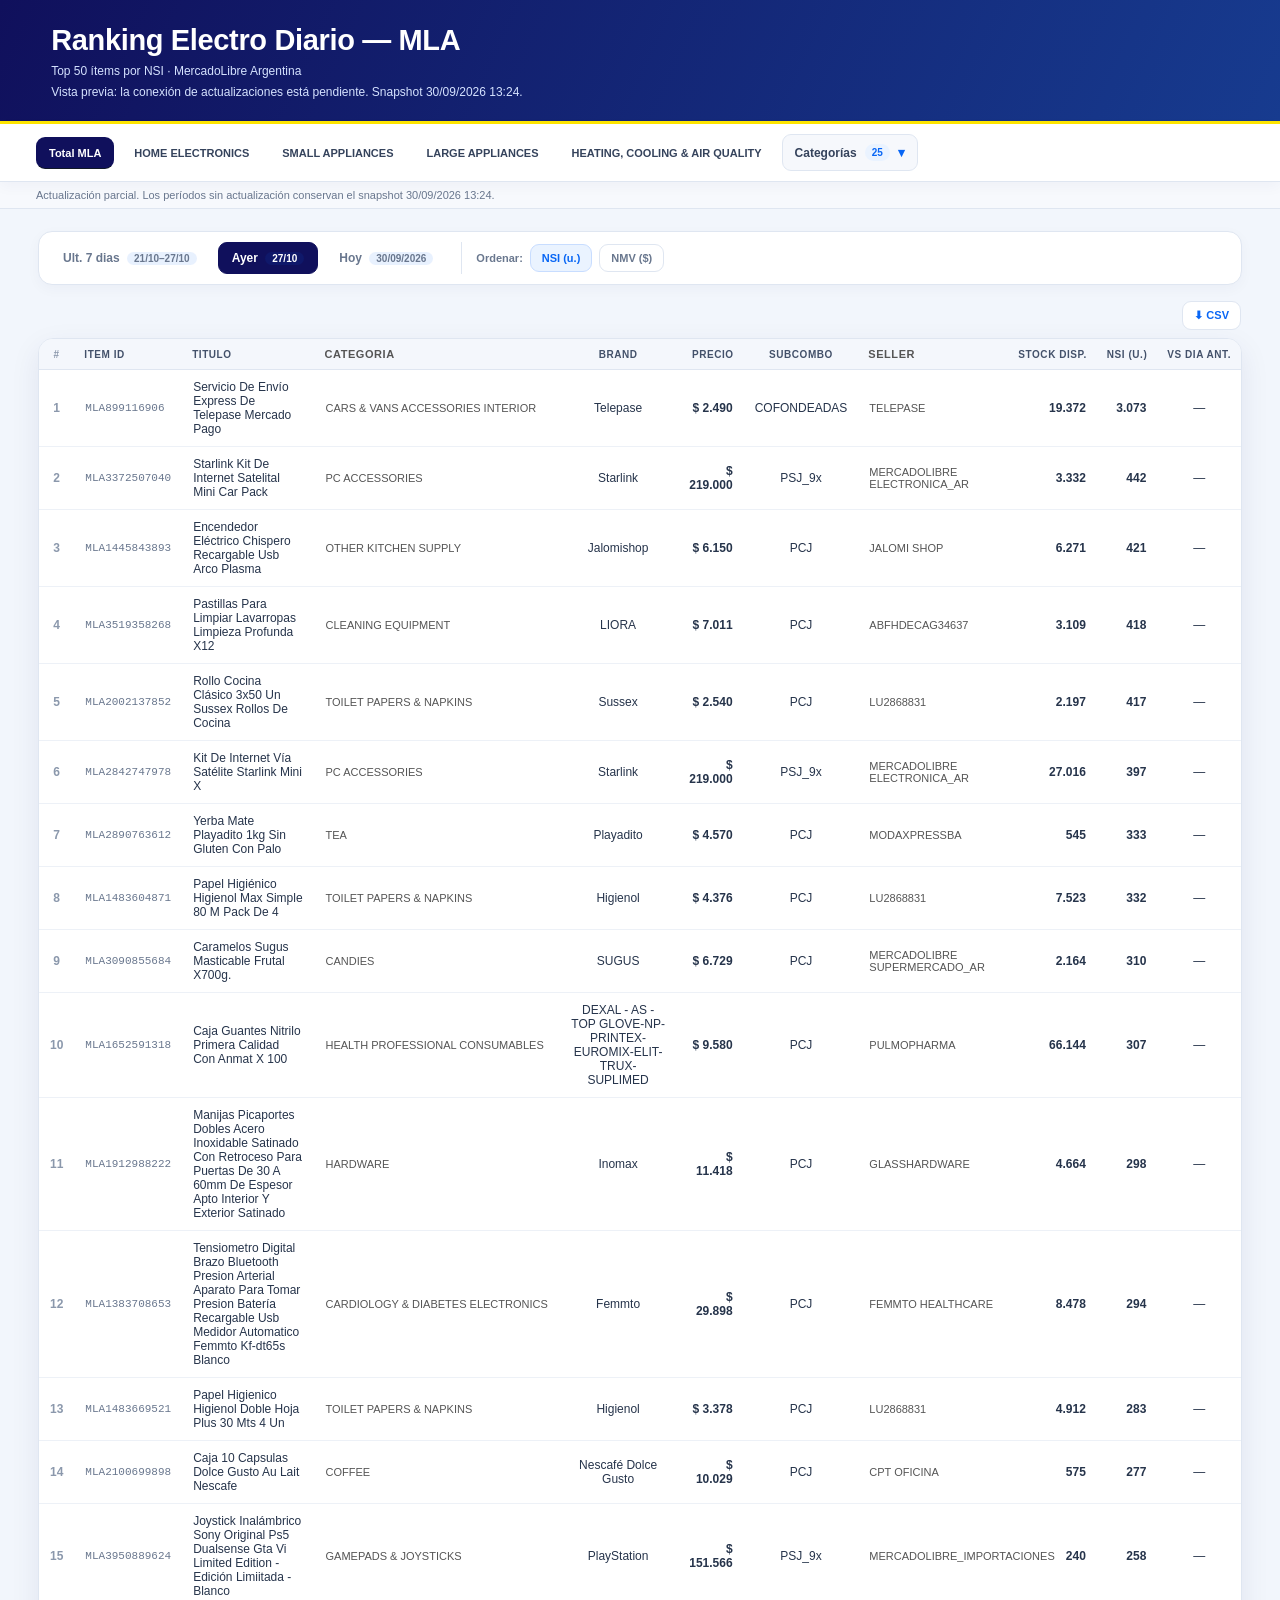
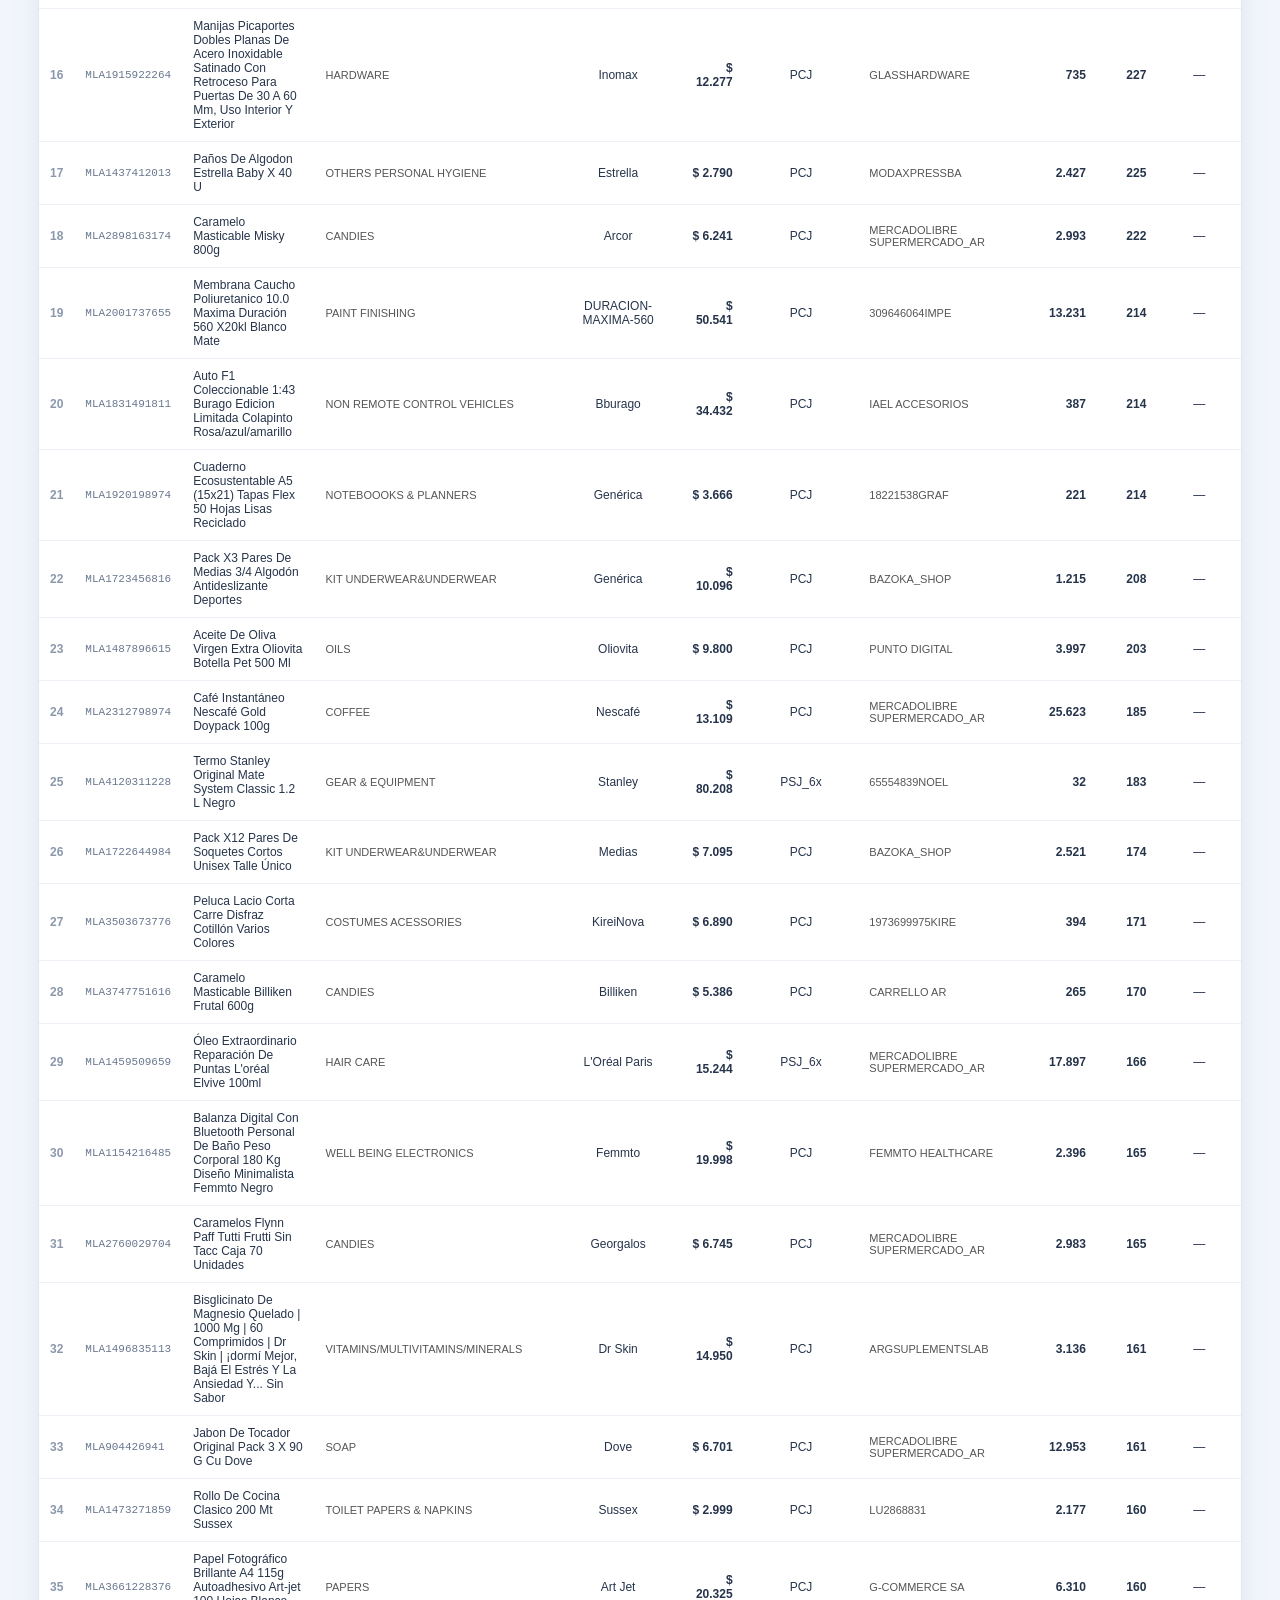
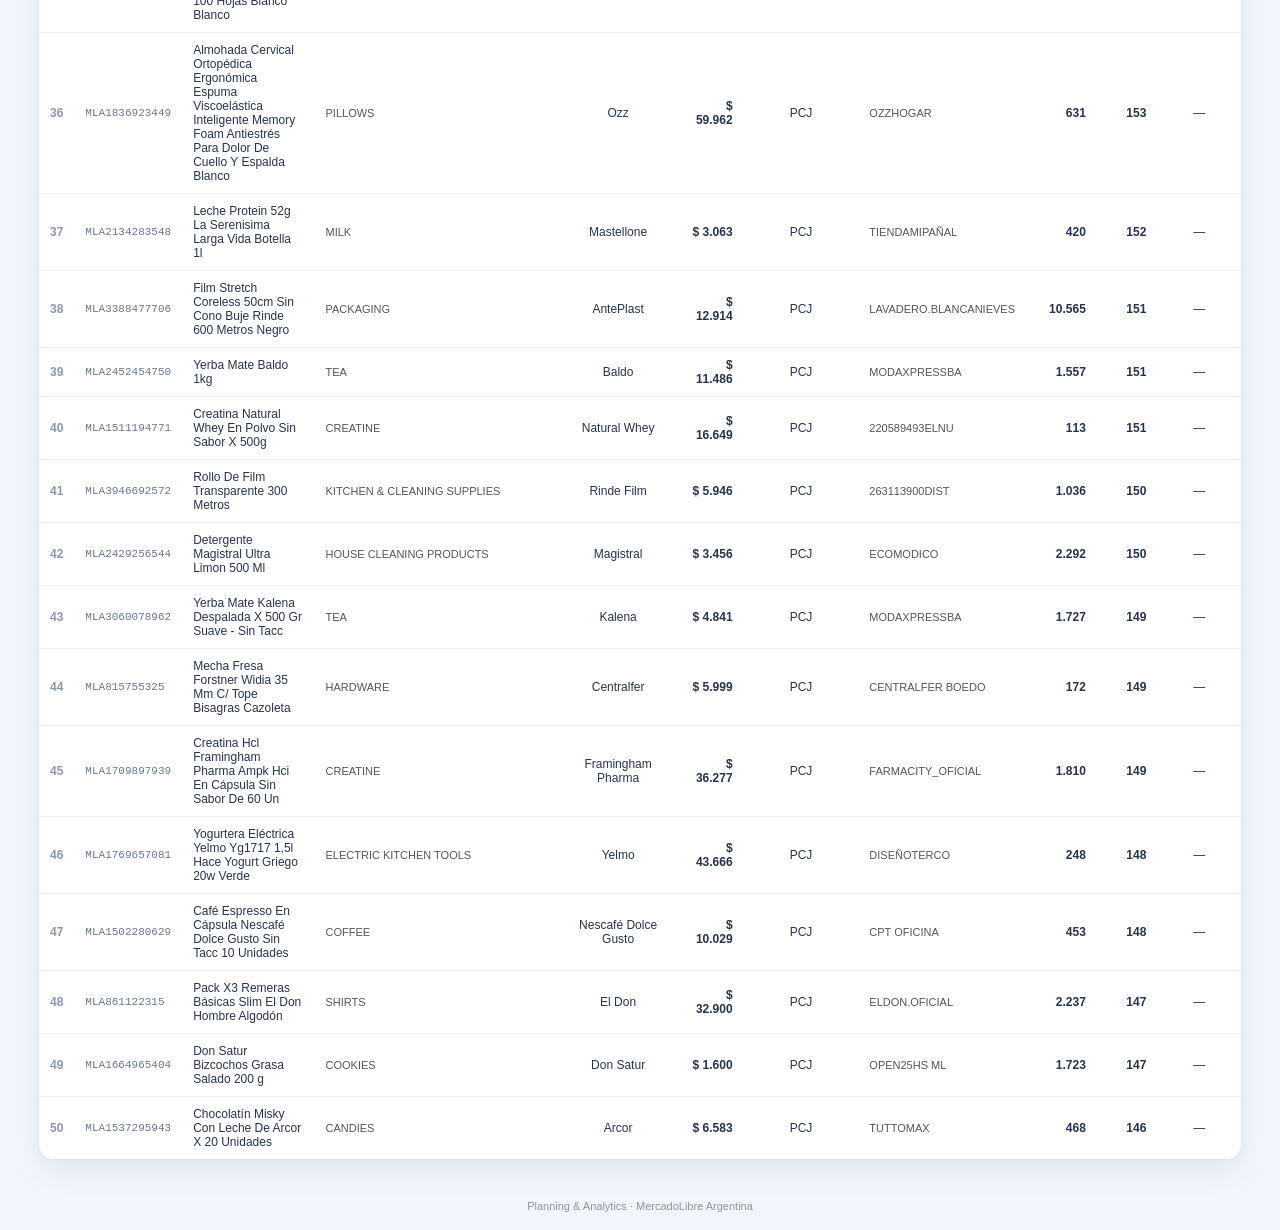
==== preview.html @ 031a437a "Version ranking assets so style and timestamp fixes load immediately" ====
<!doctype html>
<html lang="es">
<meta charset="utf-8">
<meta name="viewport" content="width=device-width, initial-scale=1">
<title>Vista previa · Ranking Electro MLA</title>
<body>
<p id="message">Cargando vista previa del ranking…</p>
<script>
(async function () {
  try {
    const response = await fetch('snapshot.html', {cache: 'no-store'});
    if (!response.ok) throw new Error('No se pudo cargar el ranking');
    let html = await response.text();
    if (!html.includes('class="cat-tabs"') || !html.includes('</body>')) throw new Error('El formato del ranking cambió');
    html = html.replace('</head>', '<link rel="stylesheet" href="theme-preview.css?v=20261028-2"></head>');
    html = html.replace('</body>', '<script src="theme-preview.js?v=20261028-2"><\/script><script src="refresh-preview.js?v=20261028-2"><\/script></body>');
    document.open(); document.write(html); document.close();
  } catch (error) {
    document.getElementById('message').textContent = error.message;
  }
})();
</script>
</body>
</html>
---- theme-preview.css ----
:root {
  --ink: #18243a;
  --muted: #69778e;
  --navy: #10105c;
  --blue: #0866f5;
  --blue-soft: #eaf3ff;
  --line: #dfe6f1;
  --surface: #ffffff;
  --canvas: #f2f6fc;
  --accent: #ffe600;
  --shadow: 0 10px 30px rgba(16, 16, 92, .08);
}

html { background: var(--canvas); }
body {
  background: var(--canvas);
  color: var(--ink);
  font-family: Inter, "Segoe UI", Arial, sans-serif;
}

.header {
  background: linear-gradient(115deg, #10105c 0%, #173b8f 100%);
  border: 0;
  border-bottom: 3px solid var(--accent);
  color: #fff;
  padding: 24px clamp(18px, 4vw, 56px) 22px;
}
.header h1 { color: #fff; font-size: clamp(21px, 2.3vw, 29px); letter-spacing: -.35px; }
.header p { color: #d5e2ff; font-size: 12px; margin-top: 7px; }
.header p.preview-note { background: transparent; border: 0; color: #d5e2ff; padding: 0; }

.cat-tabs {
  align-items: center;
  background: rgba(255,255,255,.96);
  border-bottom: 1px solid var(--line);
  box-shadow: 0 4px 14px rgba(16, 16, 92, .04);
  display: flex;
  flex-wrap: nowrap;
  gap: 7px;
  overflow: visible;
  padding: 10px clamp(12px, 3vw, 36px);
  position: sticky;
  top: 0;
  z-index: 20;
}
.tab-separator { display: none; }
.tab-btn {
  background: transparent;
  border: 1px solid transparent;
  border-radius: 9px;
  color: var(--muted);
  flex: 0 0 auto;
  font-size: 12px;
  padding: 9px 12px;
  transition: background .15s ease, color .15s ease, border-color .15s ease;
}
.tab-btn:hover { background: var(--blue-soft); color: var(--navy); }
.tab-btn.grp-btn { color: #35435c; font-size: 11px; font-weight: 700; letter-spacing: 0; }
.tab-btn.grp-btn[data-cat="grp-total"] { background: var(--navy); color: #fff; }
.tab-btn.grp-btn[data-cat="grp-total"].active { background: var(--navy); color: #fff !important; }
.tab-btn.active:not(.grp-btn) { background: var(--blue-soft); border-color: #c8ddff; color: var(--blue) !important; }
.hs-main-btn { border-color: #f4d6da; color: #a93245; }

.category-more { flex: 0 0 auto; position: relative; }
.category-more > summary {
  align-items: center;
  background: #f6f8fc;
  border: 1px solid var(--line);
  border-radius: 9px;
  color: #35435c;
  cursor: pointer;
  display: flex;
  font-size: 12px;
  font-weight: 700;
  gap: 8px;
  list-style: none;
  padding: 9px 12px;
  white-space: nowrap;
}
.category-more > summary::-webkit-details-marker { display: none; }
.category-more > summary::after { content: "▾"; color: var(--blue); font-size: 13px; }
.category-more[open] > summary { background: var(--blue-soft); border-color: #c8ddff; }
.category-count {
  background: var(--blue-soft);
  border-radius: 999px;
  color: var(--blue);
  font-size: 10px;
  font-weight: 700;
  padding: 3px 7px;
}
.preview-note {
  background: #f7f9fd;
  border-bottom: 1px solid var(--line);
  color: var(--muted);
  font-size: 11px;
  padding: 7px clamp(12px, 3vw, 36px);
}
.category-menu {
  background: var(--surface);
  border: 1px solid var(--line);
  border-radius: 14px;
  box-shadow: var(--shadow);
  display: grid;
  gap: 3px;
  grid-template-columns: repeat(2, minmax(170px, 1fr));
  max-height: min(65vh, 520px);
  min-width: min(440px, calc(100vw - 28px));
  overflow: auto;
  padding: 9px;
  position: absolute;
  right: 0;
  top: calc(100% + 8px);
  z-index: 30;
}
.category-menu .tab-btn {
  border: 0;
  border-radius: 8px;
  text-align: left;
  white-space: normal;
}
.category-menu .tab-btn.active { background: var(--blue-soft); }

.cat-panel { padding: 22px clamp(14px, 3vw, 38px); }
.day-bar {
  align-items: center;
  background: var(--surface);
  border: 1px solid var(--line);
  border-radius: 14px;
  box-shadow: 0 4px 14px rgba(16, 16, 92, .035);
  gap: 7px;
  margin-bottom: 16px;
  padding: 10px;
}
.day-btn {
  background: transparent;
  border: 1px solid transparent;
  border-radius: 9px;
  color: var(--muted);
  padding: 8px 13px;
}
.day-btn:hover { background: var(--blue-soft); color: var(--navy); }
.day-btn.active { background: var(--navy); border-color: var(--navy); box-shadow: none; color: #fff; }
.date-tag { background: rgba(8,102,245,.09); color: inherit; }
.day-sort-sep { background: var(--line); margin: 0 7px; }
.day-sort-lbl { color: var(--muted); }
.cat-sort-btn { border: 1px solid var(--line); border-radius: 9px; color: var(--muted); padding: 7px 11px; }
.cat-sort-btn.active { background: var(--blue-soft); border-color: #c8ddff; color: var(--blue); }

.card {
  background: var(--surface);
  border: 1px solid var(--line);
  border-radius: 15px;
  box-shadow: var(--shadow);
}
table { font-size: 12px; }
thead tr { background: #f4f7fc; }
thead th { border-bottom: 1px solid var(--line); color: #43516a; font-size: 10px; letter-spacing: .55px; }
tbody td { border-bottom-color: #edf1f7; color: #26344b; padding: 10px 11px; }
tbody tr:hover { background: #f5f9ff !important; }
.col-rank { color: #8b98ac; }
.col-id { color: #69778e; }
.dl-bar { margin: 0 1px 8px; }
.dl-btn { background: #fff; border: 1px solid var(--line); border-radius: 9px; color: var(--blue); padding: 7px 11px; }
.dl-btn:hover { background: var(--blue-soft); border-color: #c8ddff; color: var(--navy); }
.footer { color: #8a96a9; }

.hs-period-bar { background: linear-gradient(115deg, #8f2944 0%, #c54b50 100%); border-radius: 14px; padding: 14px 18px; }
.hs-cat-tabs { border-color: var(--line); border-radius: 13px; box-shadow: 0 4px 14px rgba(16, 16, 92, .035); }
.hs-cat-btn.active { color: var(--blue); }

@media (max-width: 760px) {
  .cat-tabs { flex-wrap: wrap; position: static; }
  .category-menu { grid-template-columns: 1fr; right: auto; left: 0; }
  .cat-panel { padding: 14px 10px; }
  .day-bar { align-items: stretch; }
  .day-sort-sep { display: none; }
  .day-sort-lbl { padding: 5px 4px; }
}
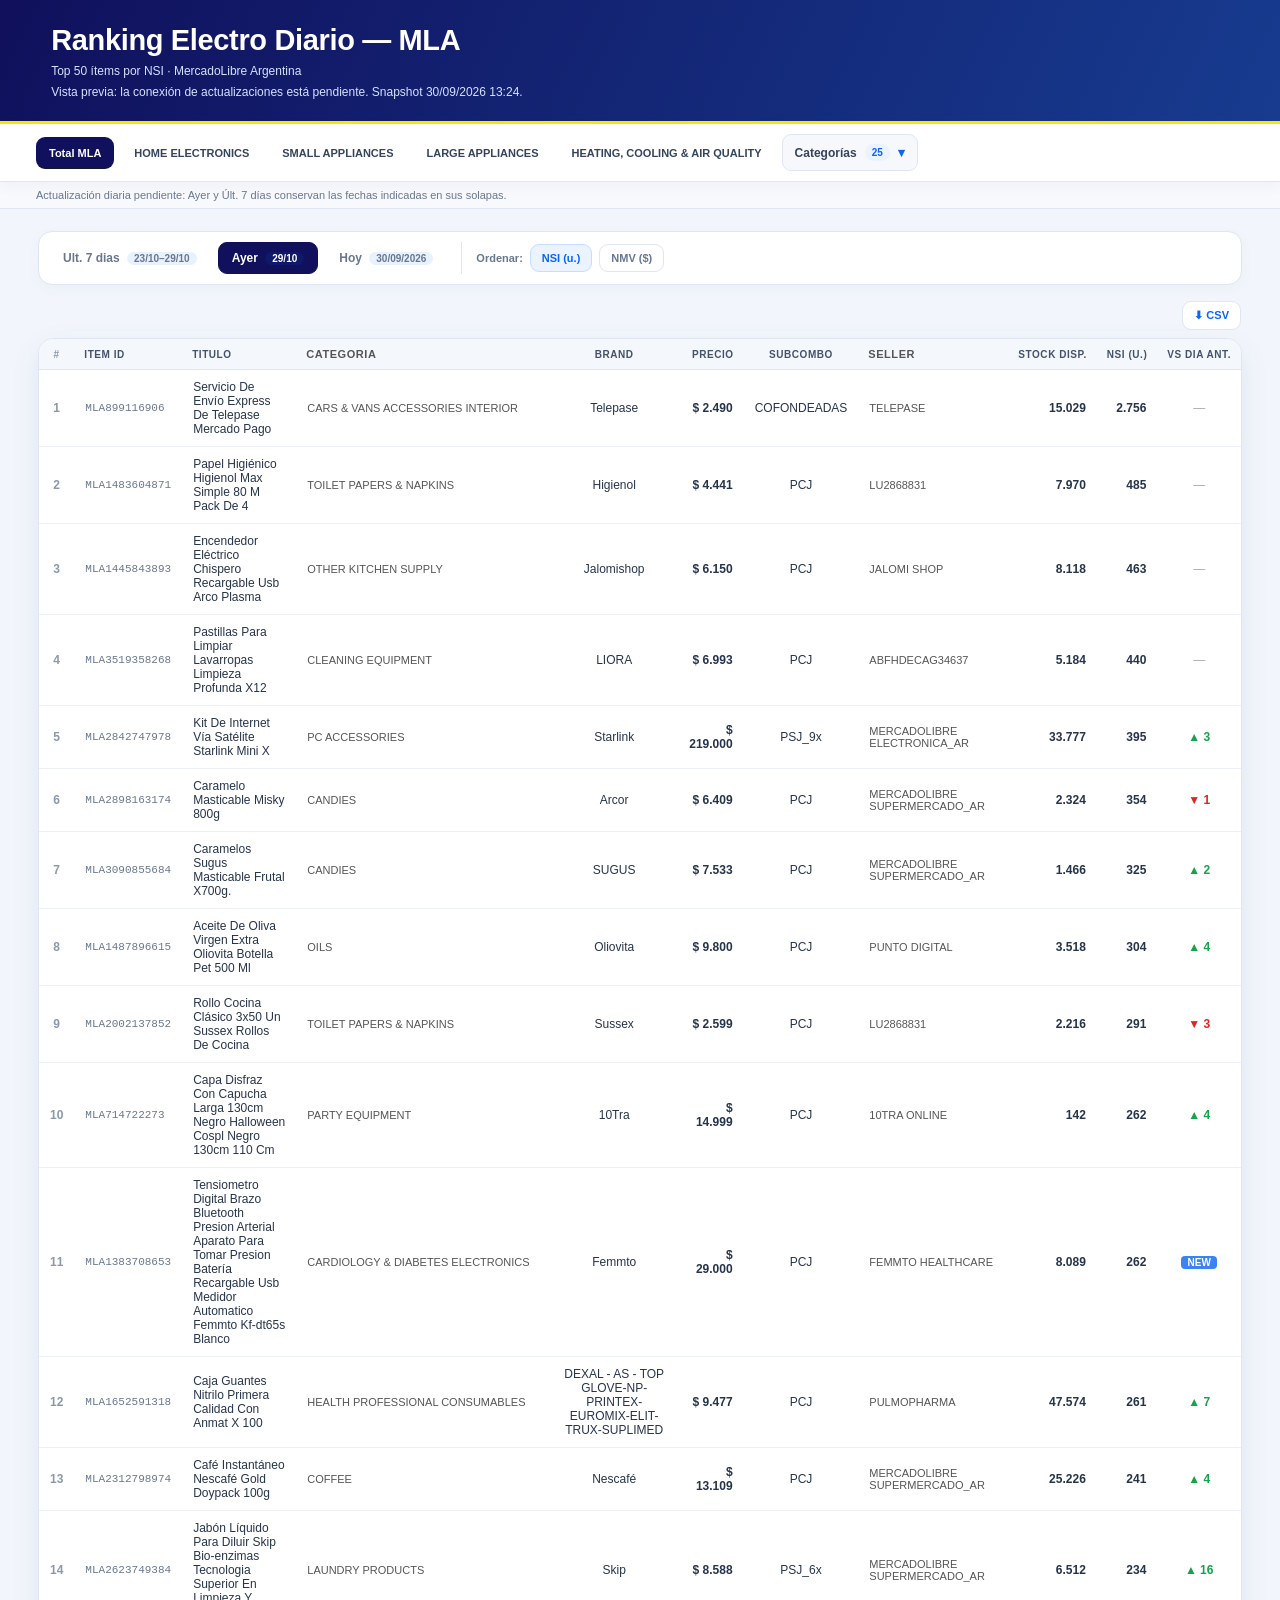
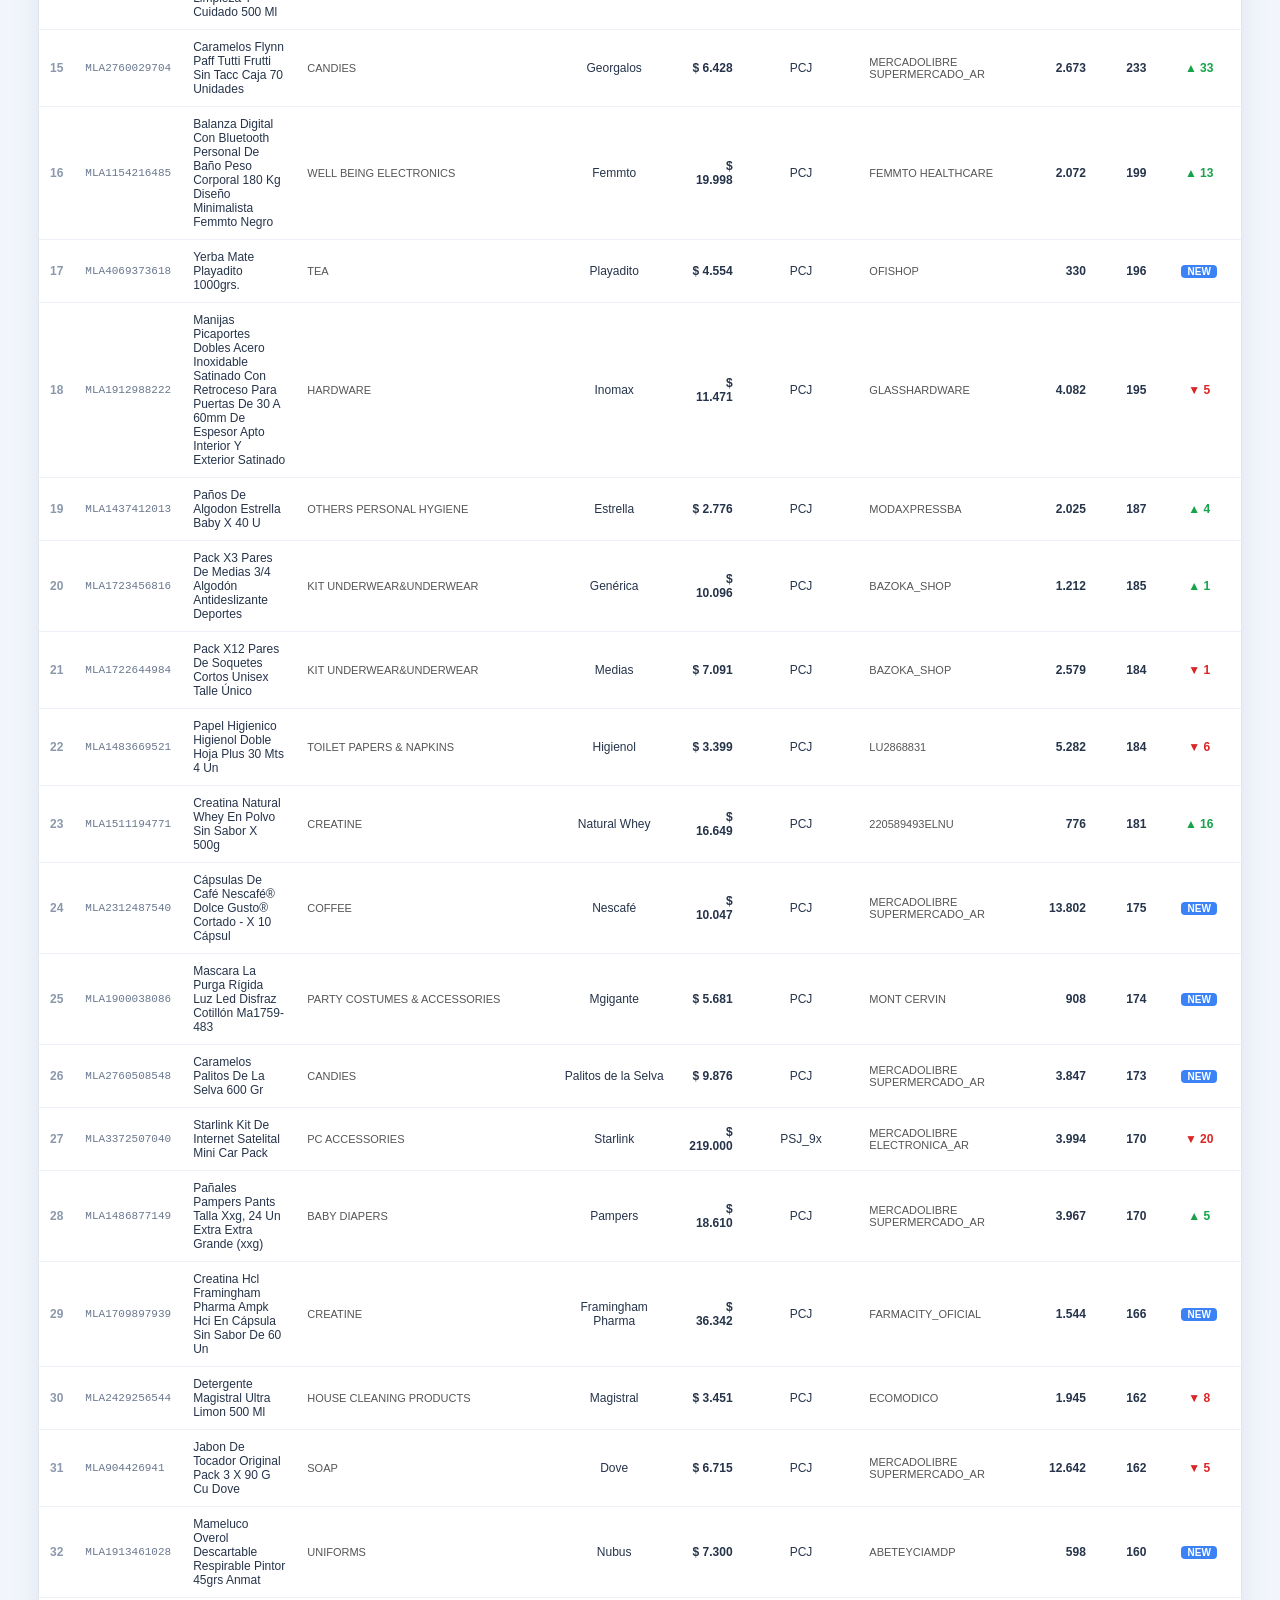
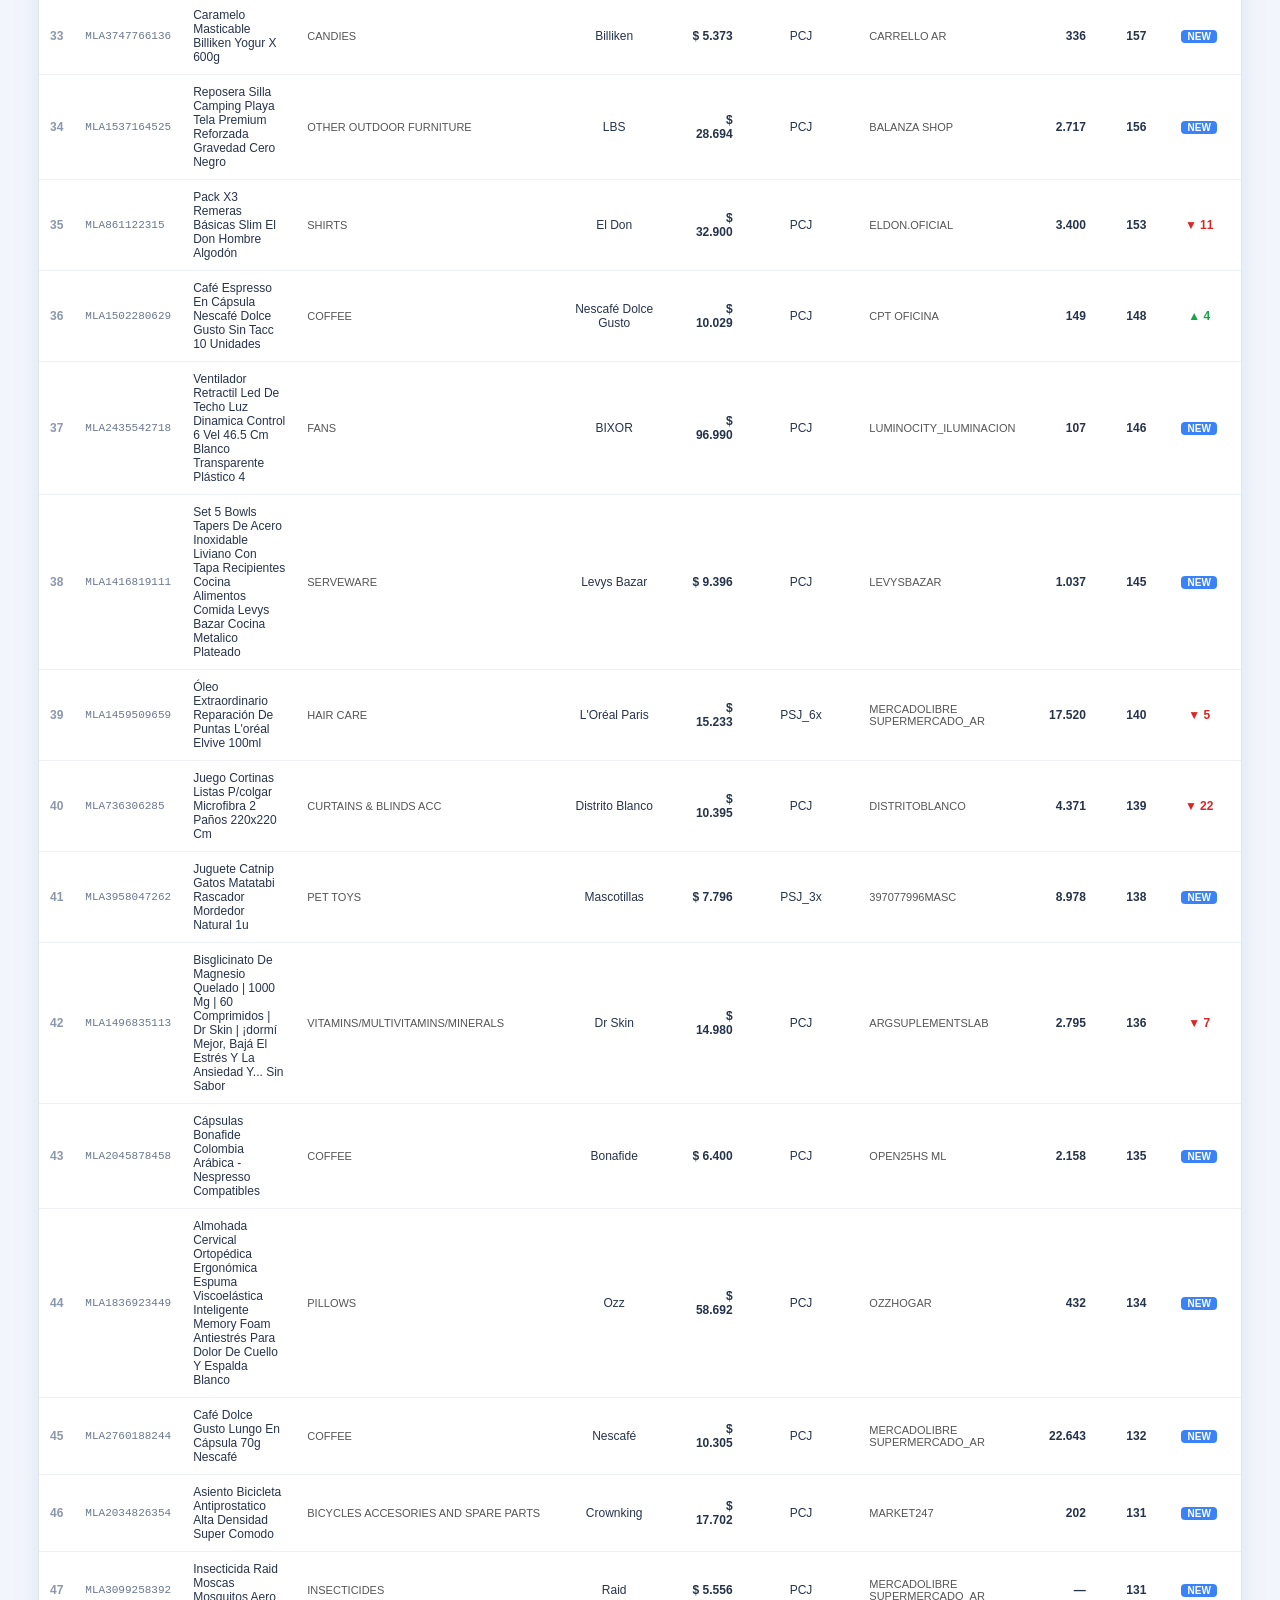
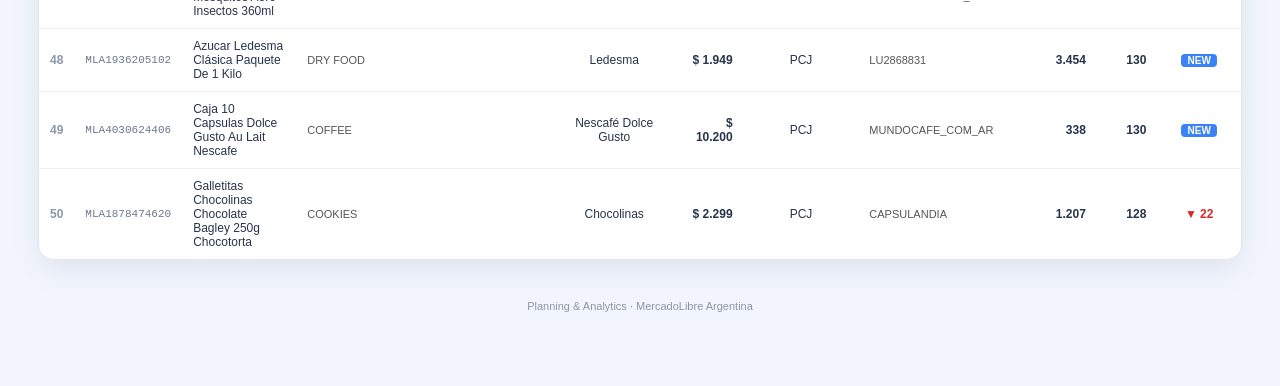
==== commit adfcc72f: "Restore rank changes, date freshness warnings, and metric-aware comparison" ====
--- a/preview.html
+++ b/preview.html
@@ -12,8 +12,8 @@
     if (!response.ok) throw new Error('No se pudo cargar el ranking');
     let html = await response.text();
     if (!html.includes('class="cat-tabs"') || !html.includes('</body>')) throw new Error('El formato del ranking cambió');
-    html = html.replace('</head>', '<link rel="stylesheet" href="theme-preview.css?v=20261028-2"></head>');
-    html = html.replace('</body>', '<script src="theme-preview.js?v=20261028-2"><\/script><script src="refresh-preview.js?v=20261028-2"><\/script></body>');
+    html = html.replace('</head>', '<link rel="stylesheet" href="theme-preview.css?v=20261030-1"></head>');
+    html = html.replace('</body>', '<script src="theme-preview.js?v=20261030-1"><\/script><script src="ranking-comparison.js?v=20261030-1"><\/script><script src="refresh-preview.js?v=20261030-1"><\/script></body>');
     document.open(); document.write(html); document.close();
   } catch (error) {
     document.getElementById('message').textContent = error.message;
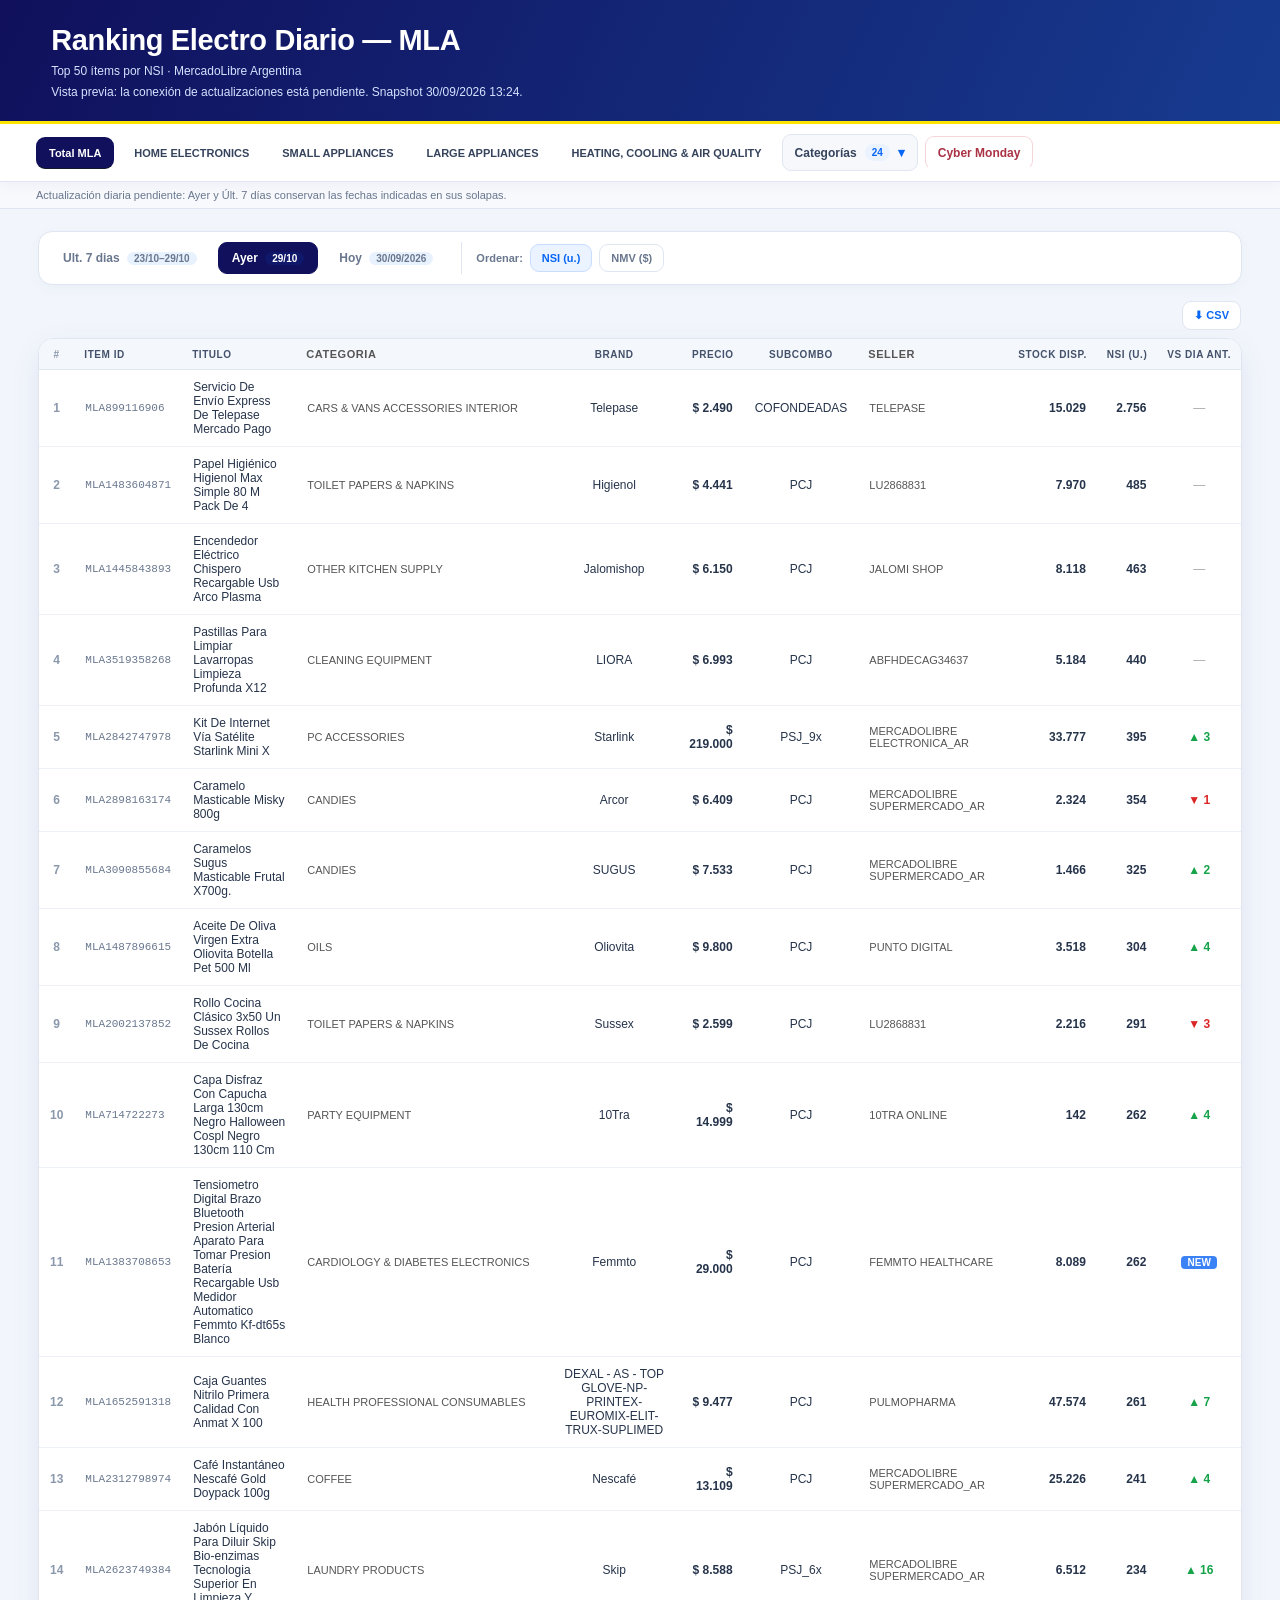
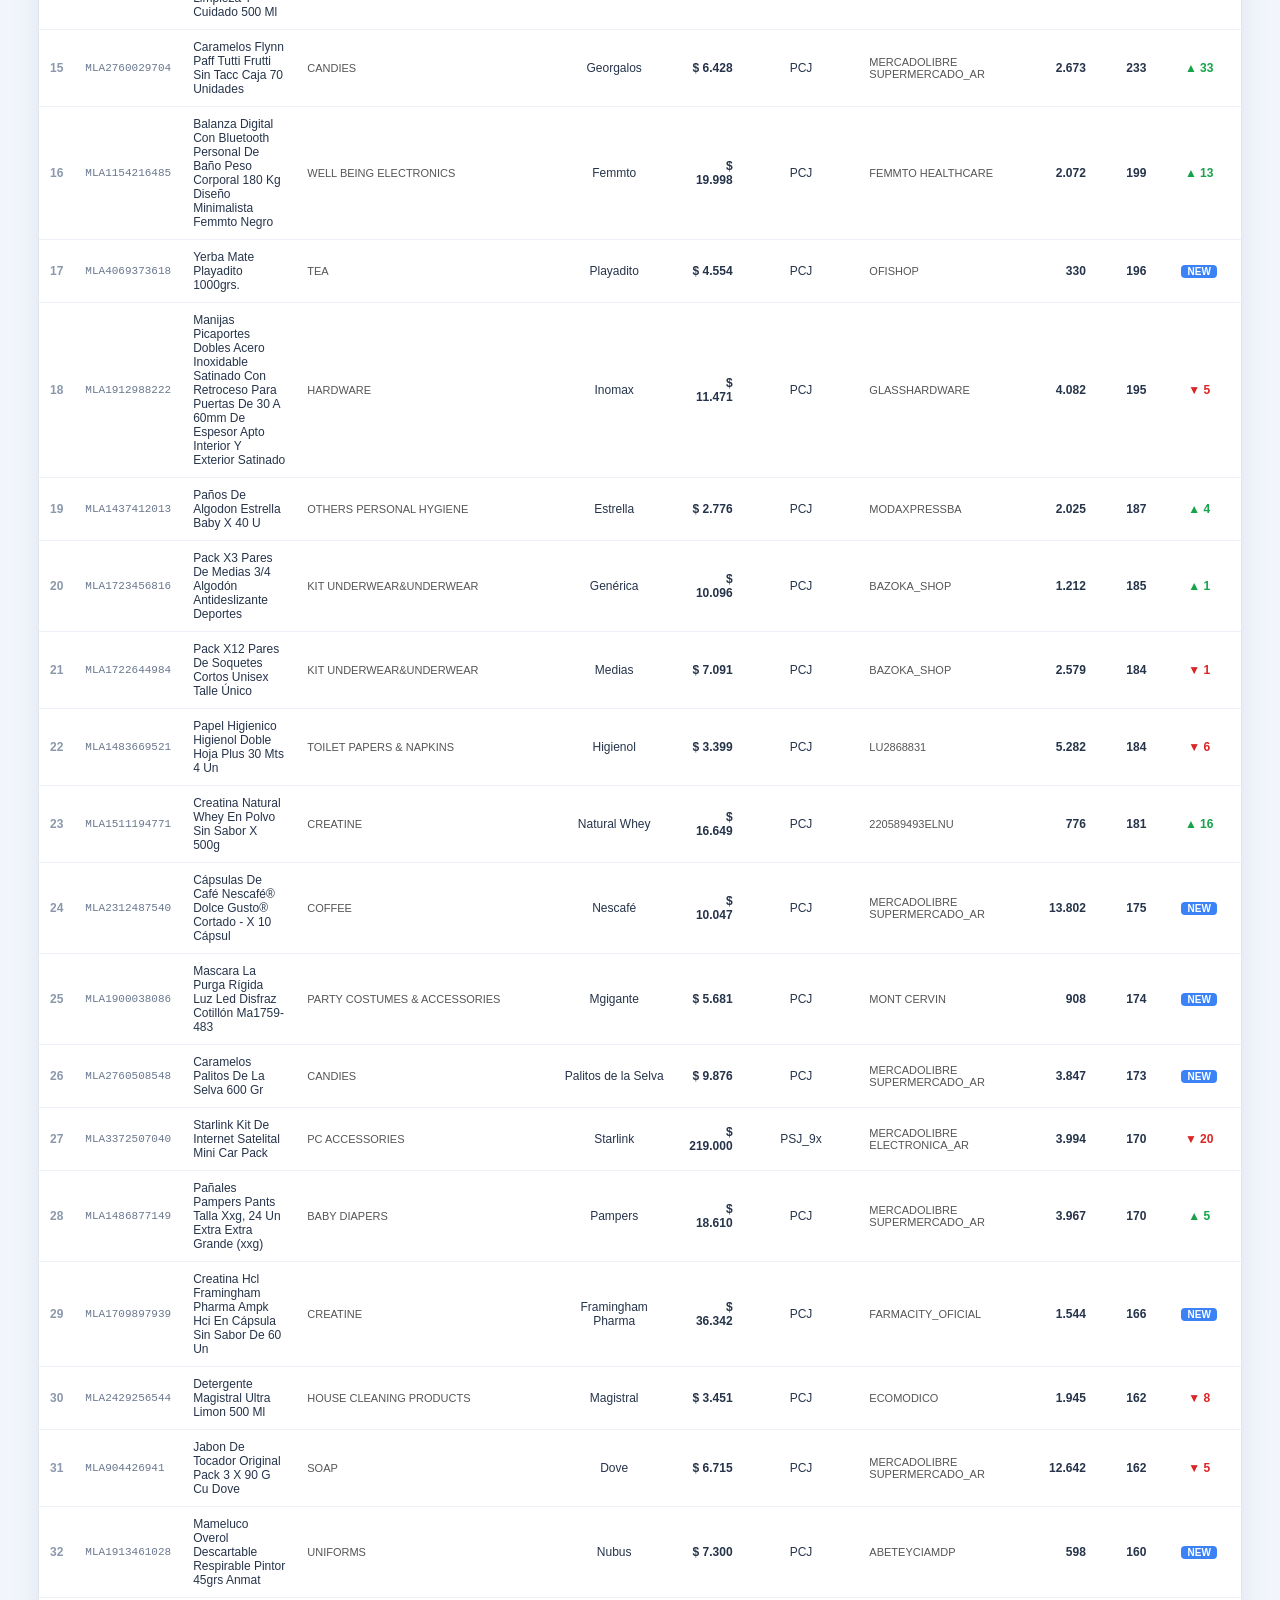
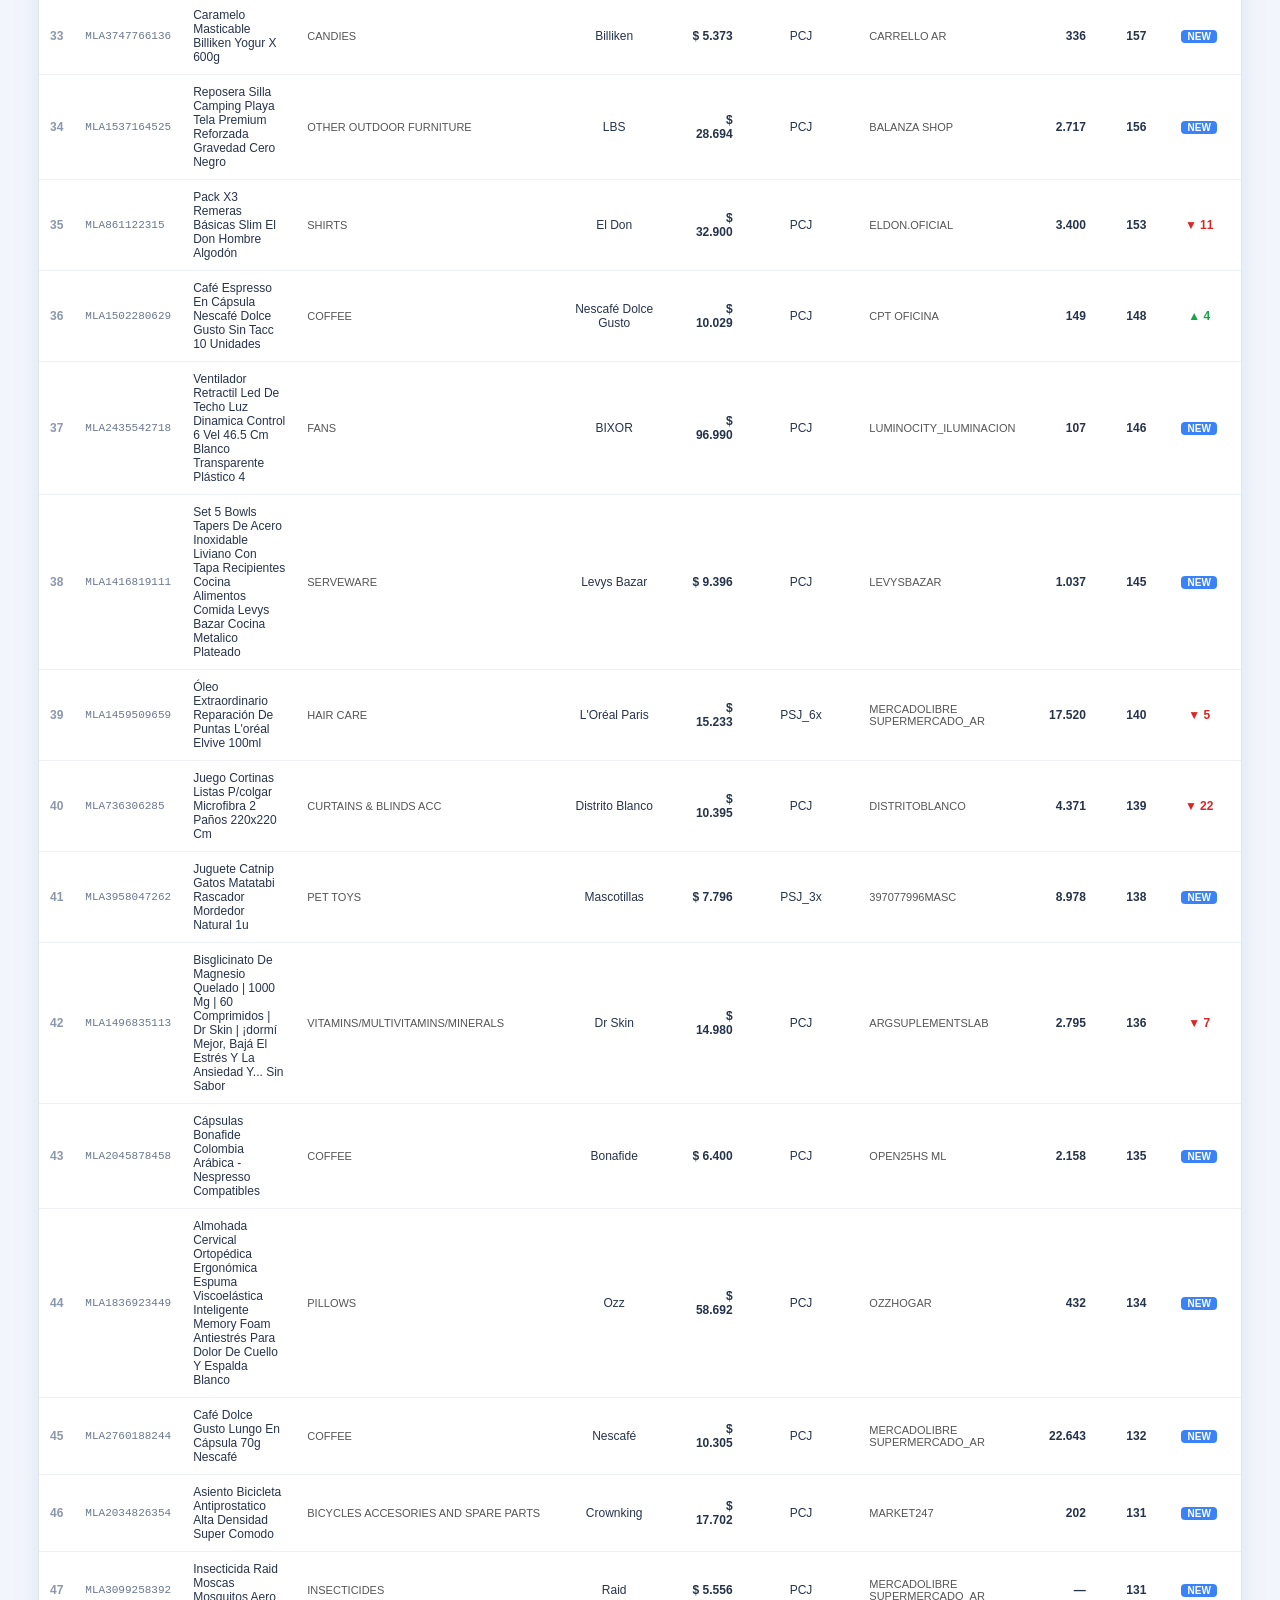
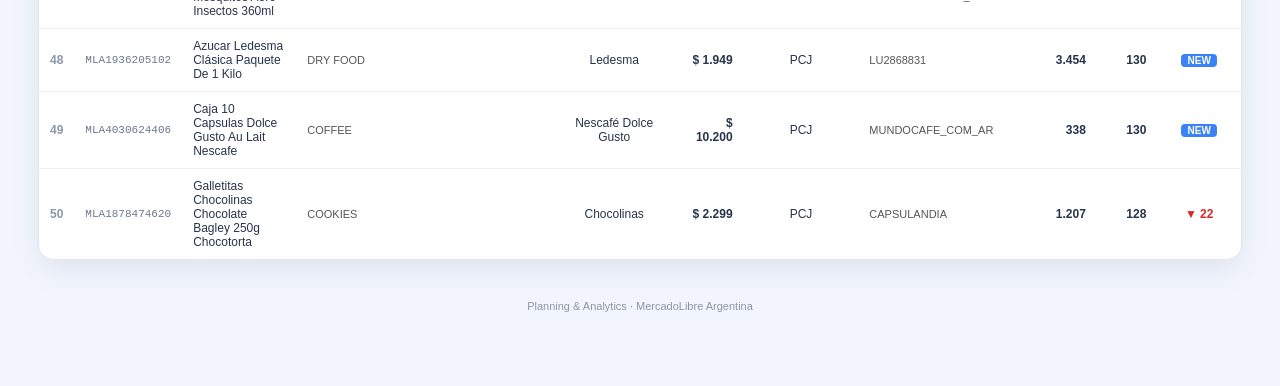
==== commit d9dd1c2a: "Replace Hot Sale with Cyber Monday November 2–11, 2026" ====
--- a/preview.html
+++ b/preview.html
@@ -12,8 +12,8 @@
     if (!response.ok) throw new Error('No se pudo cargar el ranking');
     let html = await response.text();
     if (!html.includes('class="cat-tabs"') || !html.includes('</body>')) throw new Error('El formato del ranking cambió');
-    html = html.replace('</head>', '<link rel="stylesheet" href="theme-preview.css?v=20261030-1"></head>');
-    html = html.replace('</body>', '<script src="theme-preview.js?v=20261030-1"><\/script><script src="ranking-comparison.js?v=20261030-1"><\/script><script src="refresh-preview.js?v=20261030-1"><\/script></body>');
+    html = html.replace('</head>', '<link rel="stylesheet" href="theme-preview.css?v=20261030-3"></head>');
+    html = html.replace('</body>', '<script src="theme-preview.js?v=20261030-3"><\/script><script src="ranking-comparison.js?v=20261030-3"><\/script><script src="cyber-preview.js?v=20261030-3"><\/script><script src="refresh-preview.js?v=20261030-3"><\/script></body>');
     document.open(); document.write(html); document.close();
   } catch (error) {
     document.getElementById('message').textContent = error.message;
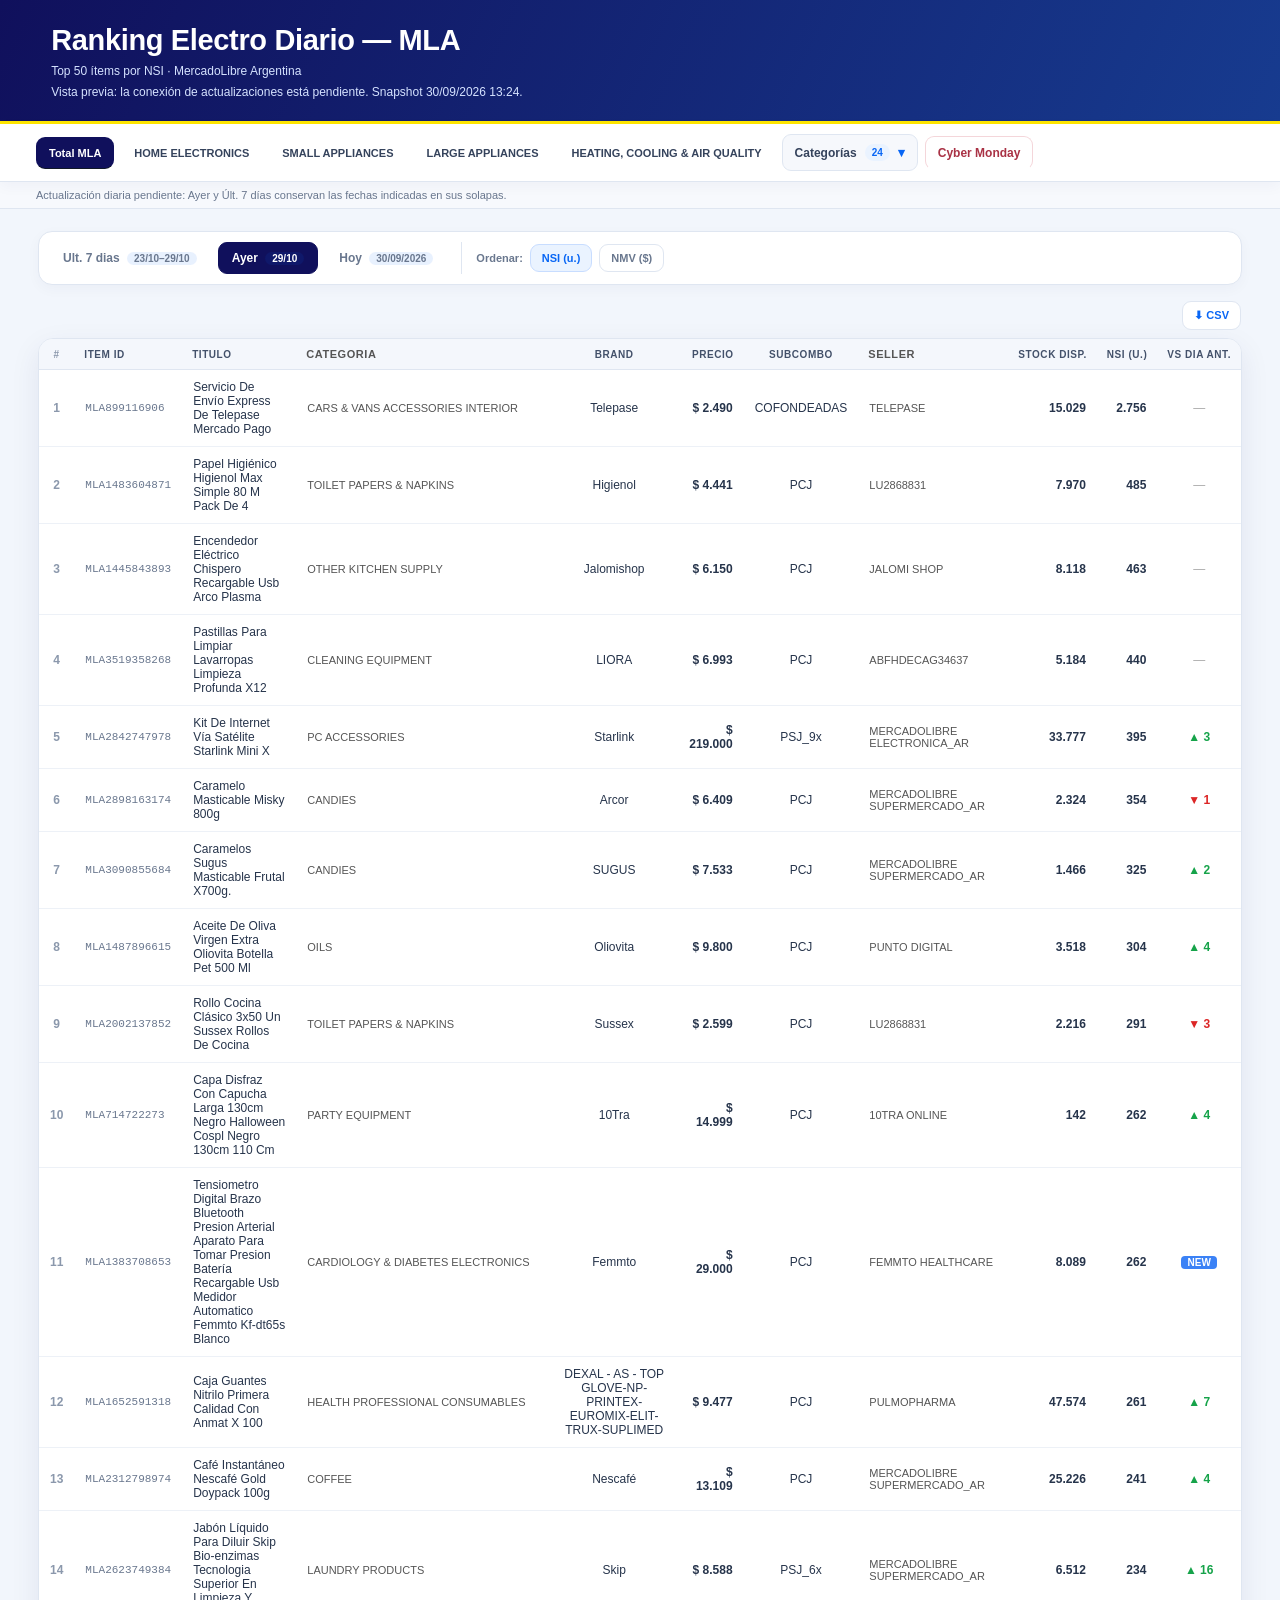
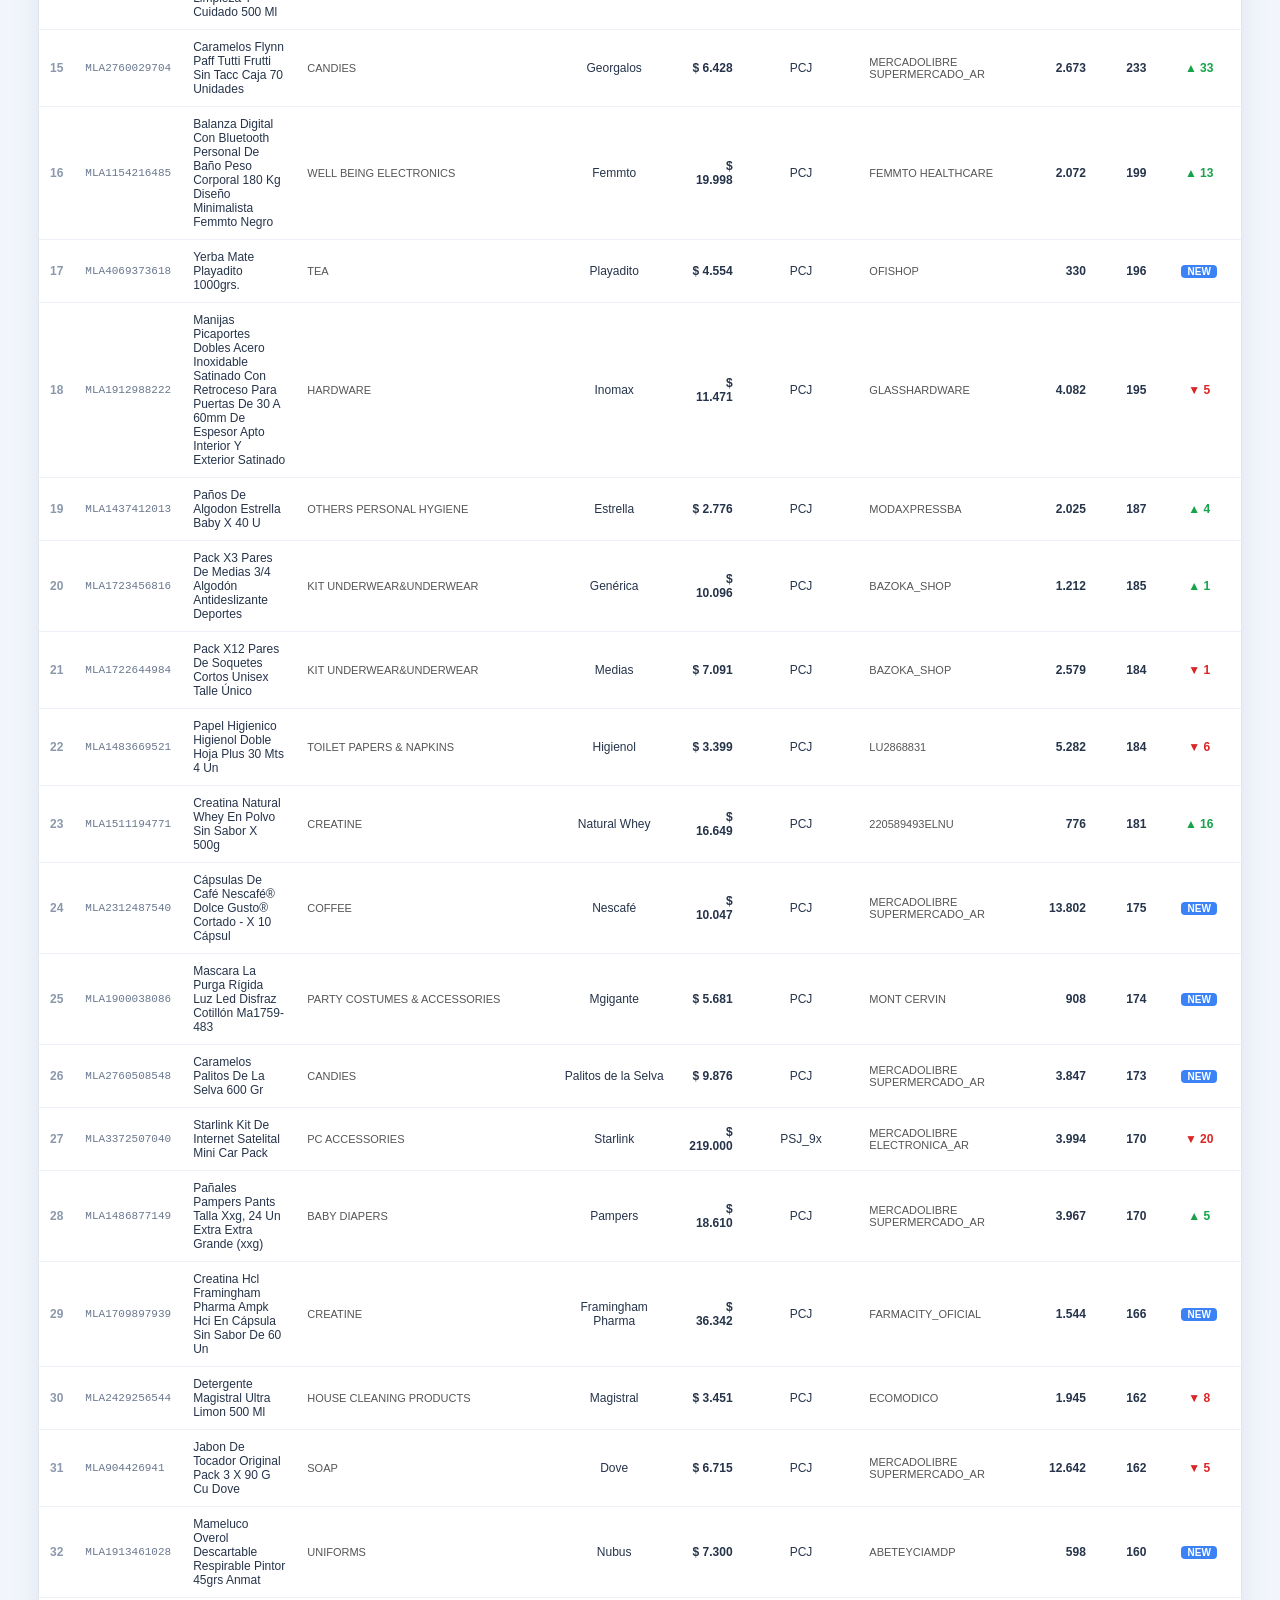
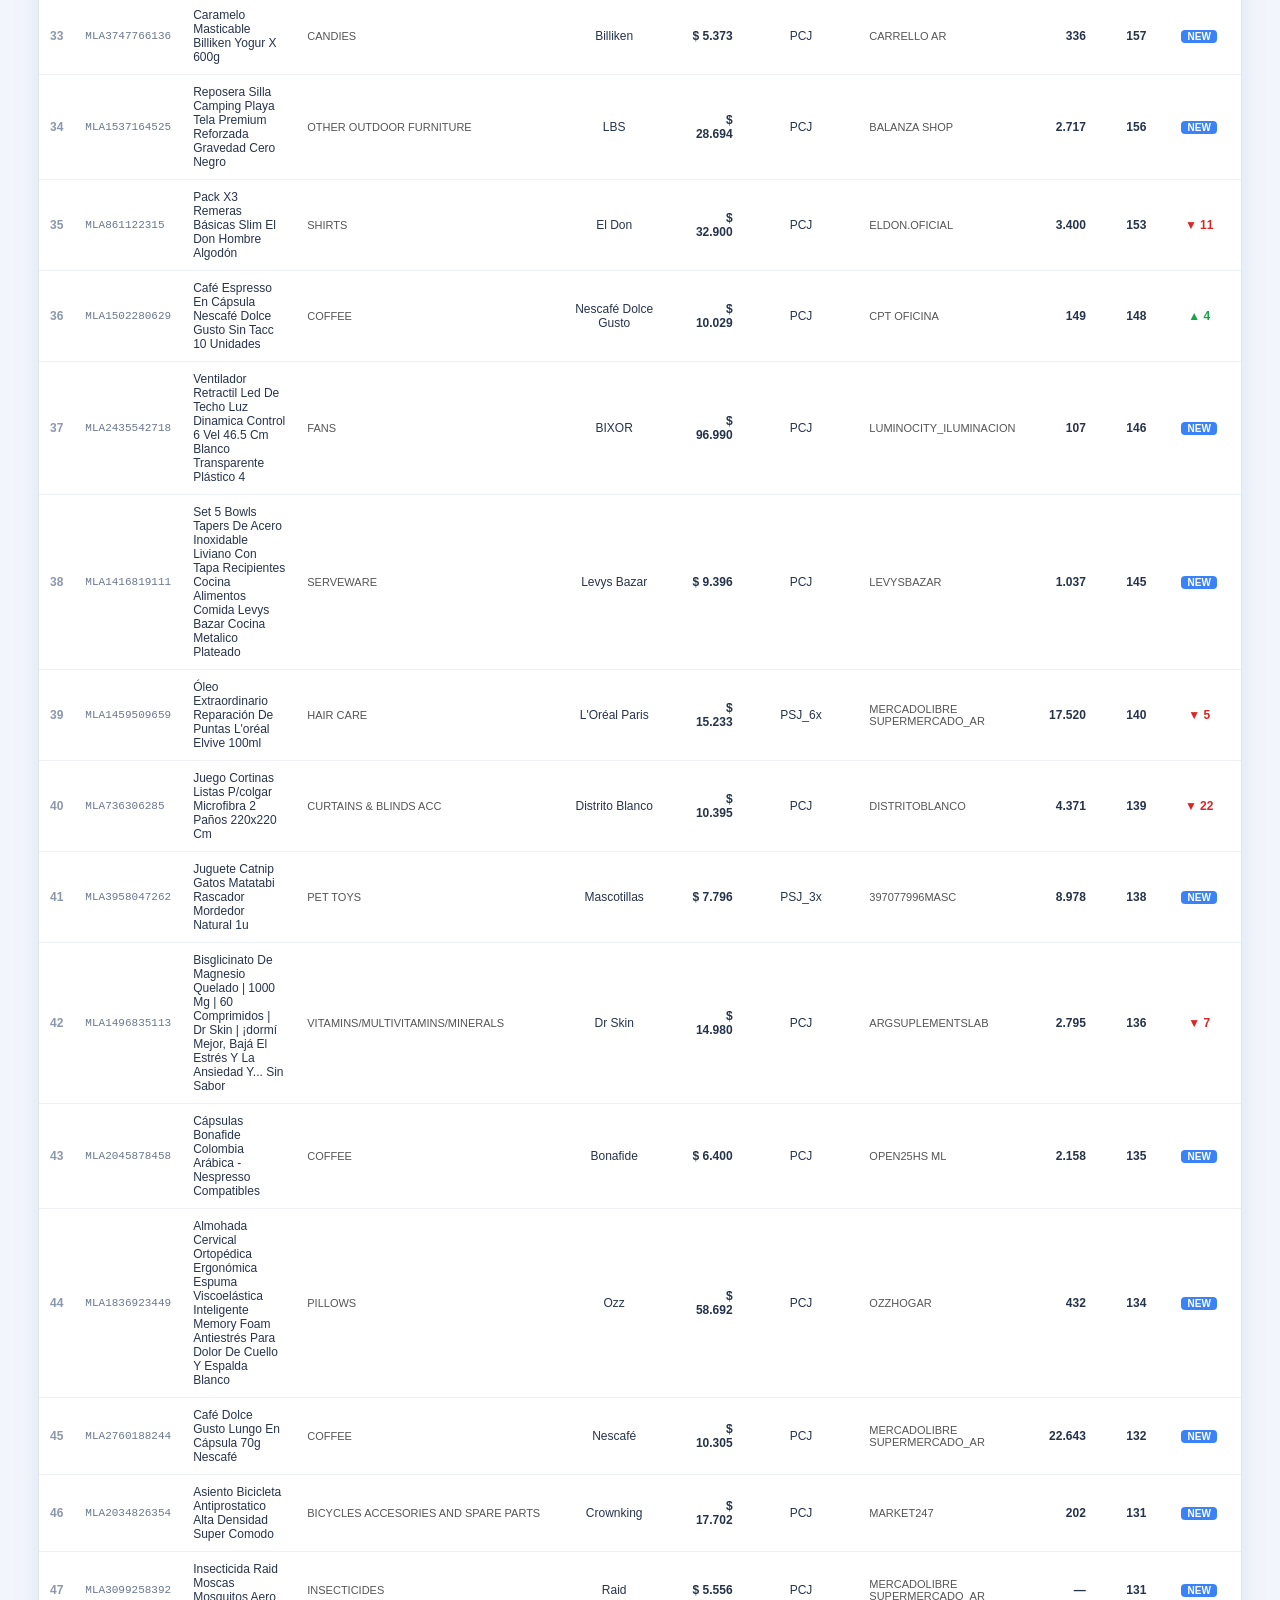
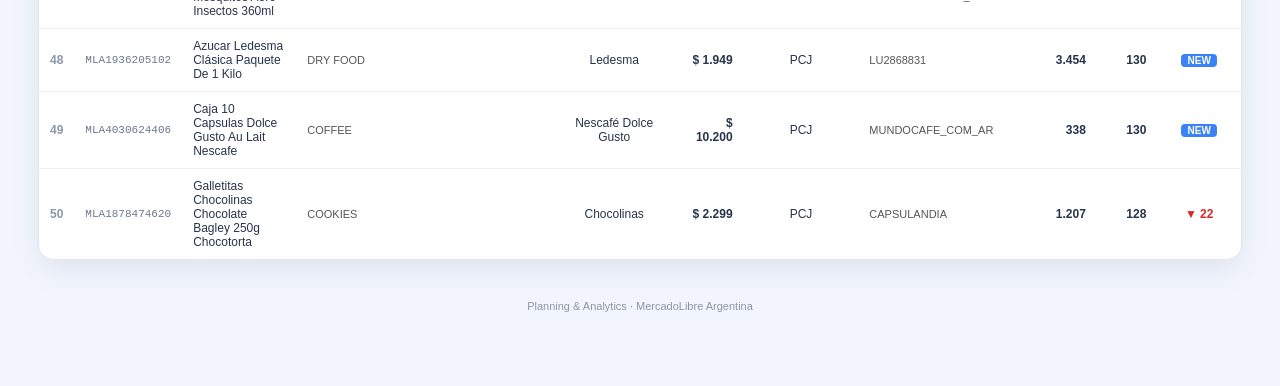
==== commit 6d9c5706: "Improve Cyber Monday day contrast and category navigation" ====
--- a/preview.html
+++ b/preview.html
@@ -12,8 +12,8 @@
     if (!response.ok) throw new Error('No se pudo cargar el ranking');
     let html = await response.text();
     if (!html.includes('class="cat-tabs"') || !html.includes('</body>')) throw new Error('El formato del ranking cambió');
-    html = html.replace('</head>', '<link rel="stylesheet" href="theme-preview.css?v=20261030-3"></head>');
-    html = html.replace('</body>', '<script src="theme-preview.js?v=20261030-3"><\/script><script src="ranking-comparison.js?v=20261030-3"><\/script><script src="cyber-preview.js?v=20261030-3"><\/script><script src="refresh-preview.js?v=20261030-3"><\/script></body>');
+    html = html.replace('</head>', '<link rel="stylesheet" href="theme-preview.css?v=20261030-4"></head>');
+    html = html.replace('</body>', '<script src="theme-preview.js?v=20261030-4"><\/script><script src="ranking-comparison.js?v=20261030-4"><\/script><script src="cyber-preview.js?v=20261030-4"><\/script><script src="refresh-preview.js?v=20261030-4"><\/script></body>');
     document.open(); document.write(html); document.close();
   } catch (error) {
     document.getElementById('message').textContent = error.message;
--- a/theme-preview.css
+++ b/theme-preview.css
@@ -167,6 +167,13 @@
 .hs-period-bar { background: linear-gradient(115deg, #8f2944 0%, #c54b50 100%); border-radius: 14px; padding: 14px 18px; }
 .hs-cat-tabs { border-color: var(--line); border-radius: 13px; box-shadow: 0 4px 14px rgba(16, 16, 92, .035); }
 .hs-cat-btn.active { color: var(--blue); }
+.hs-cat-tabs { align-items: center; overflow: visible; }
+.hs-cat-tabs .category-menu { z-index: 25; }
+.hs-cat-tabs .category-menu .hs-cat-btn { text-align: left; white-space: normal; border-radius: 7px; padding: 9px 11px; }
+.hs-day-btn { background: #fff; border-color: var(--line); color: #43516a; }
+.hs-day-btn.active { background: var(--navy); border-color: var(--navy); color: #fff; }
+.hs-day-btn .date-tag { background: #eaf3ff; color: #43516a; }
+.hs-day-btn.active .date-tag { background: rgba(255,255,255,.18); color: #fff; }
 
 @media (max-width: 760px) {
   .cat-tabs { flex-wrap: wrap; position: static; }
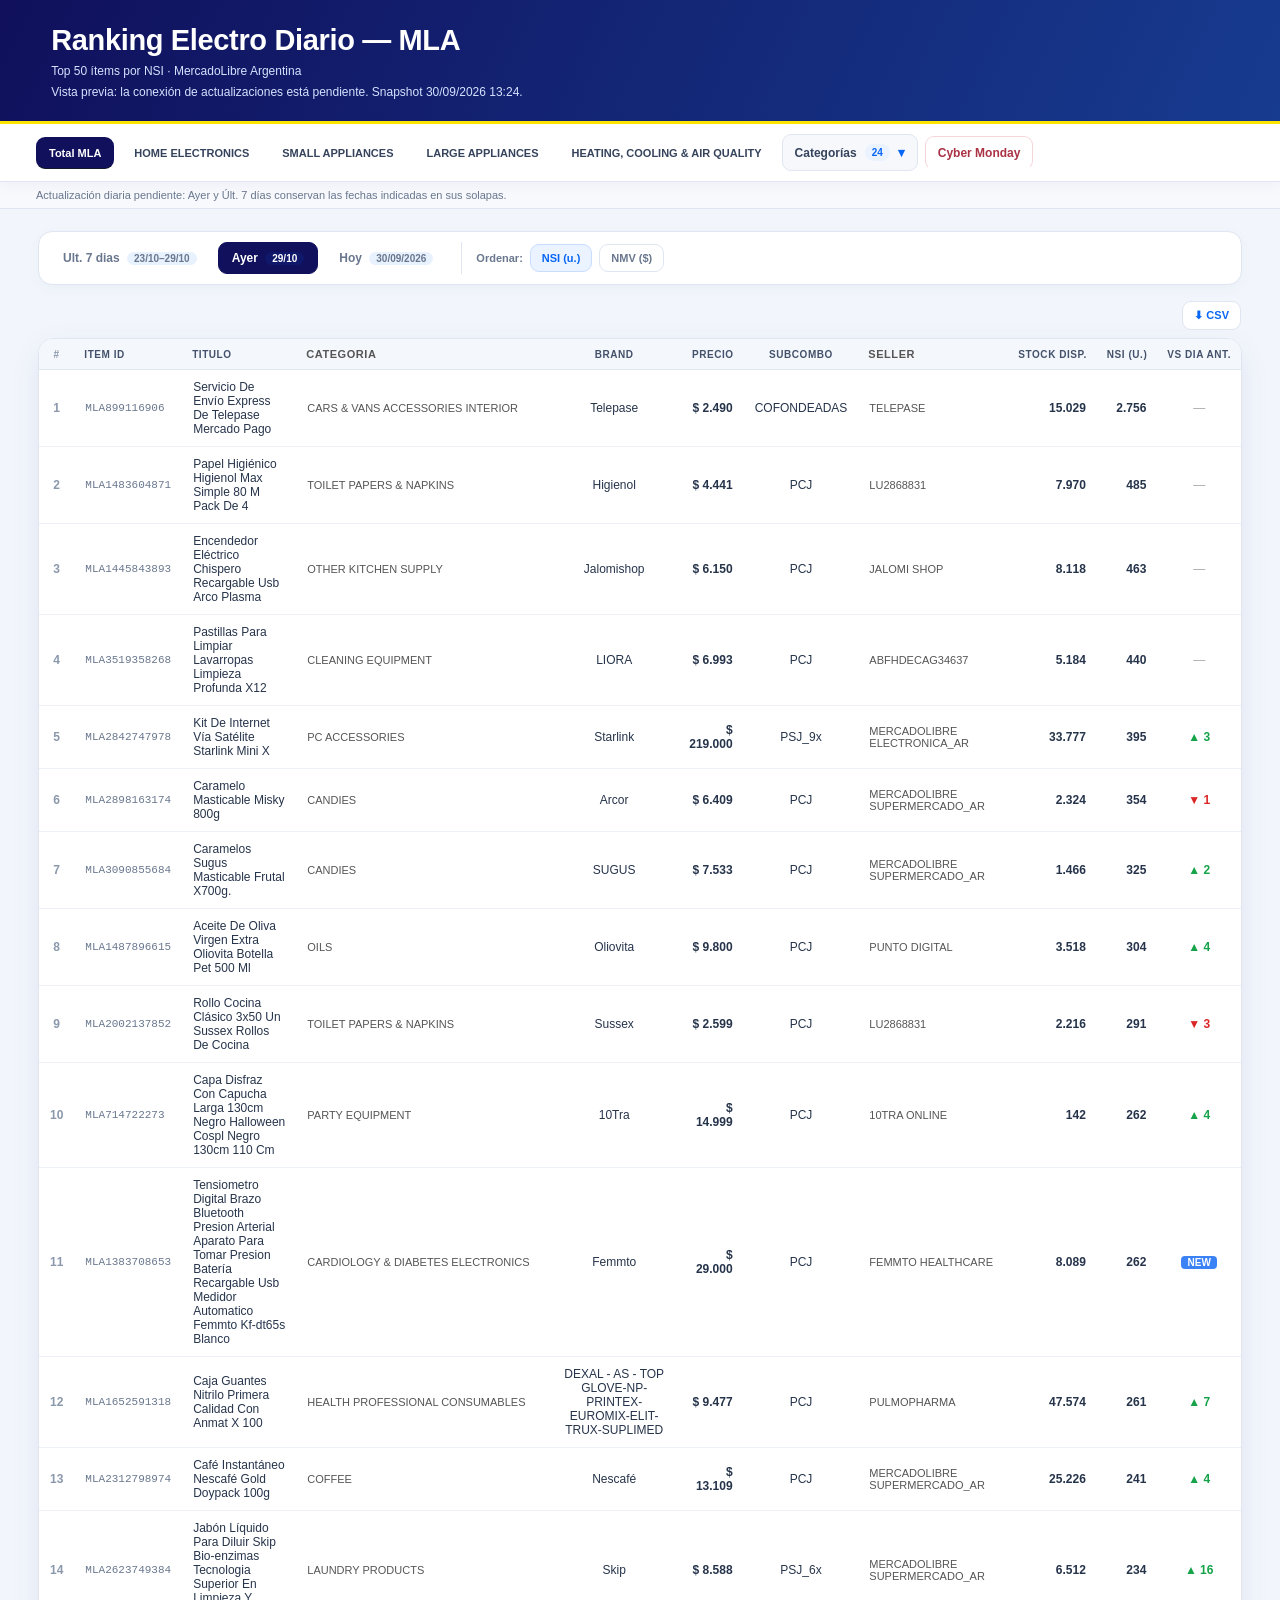
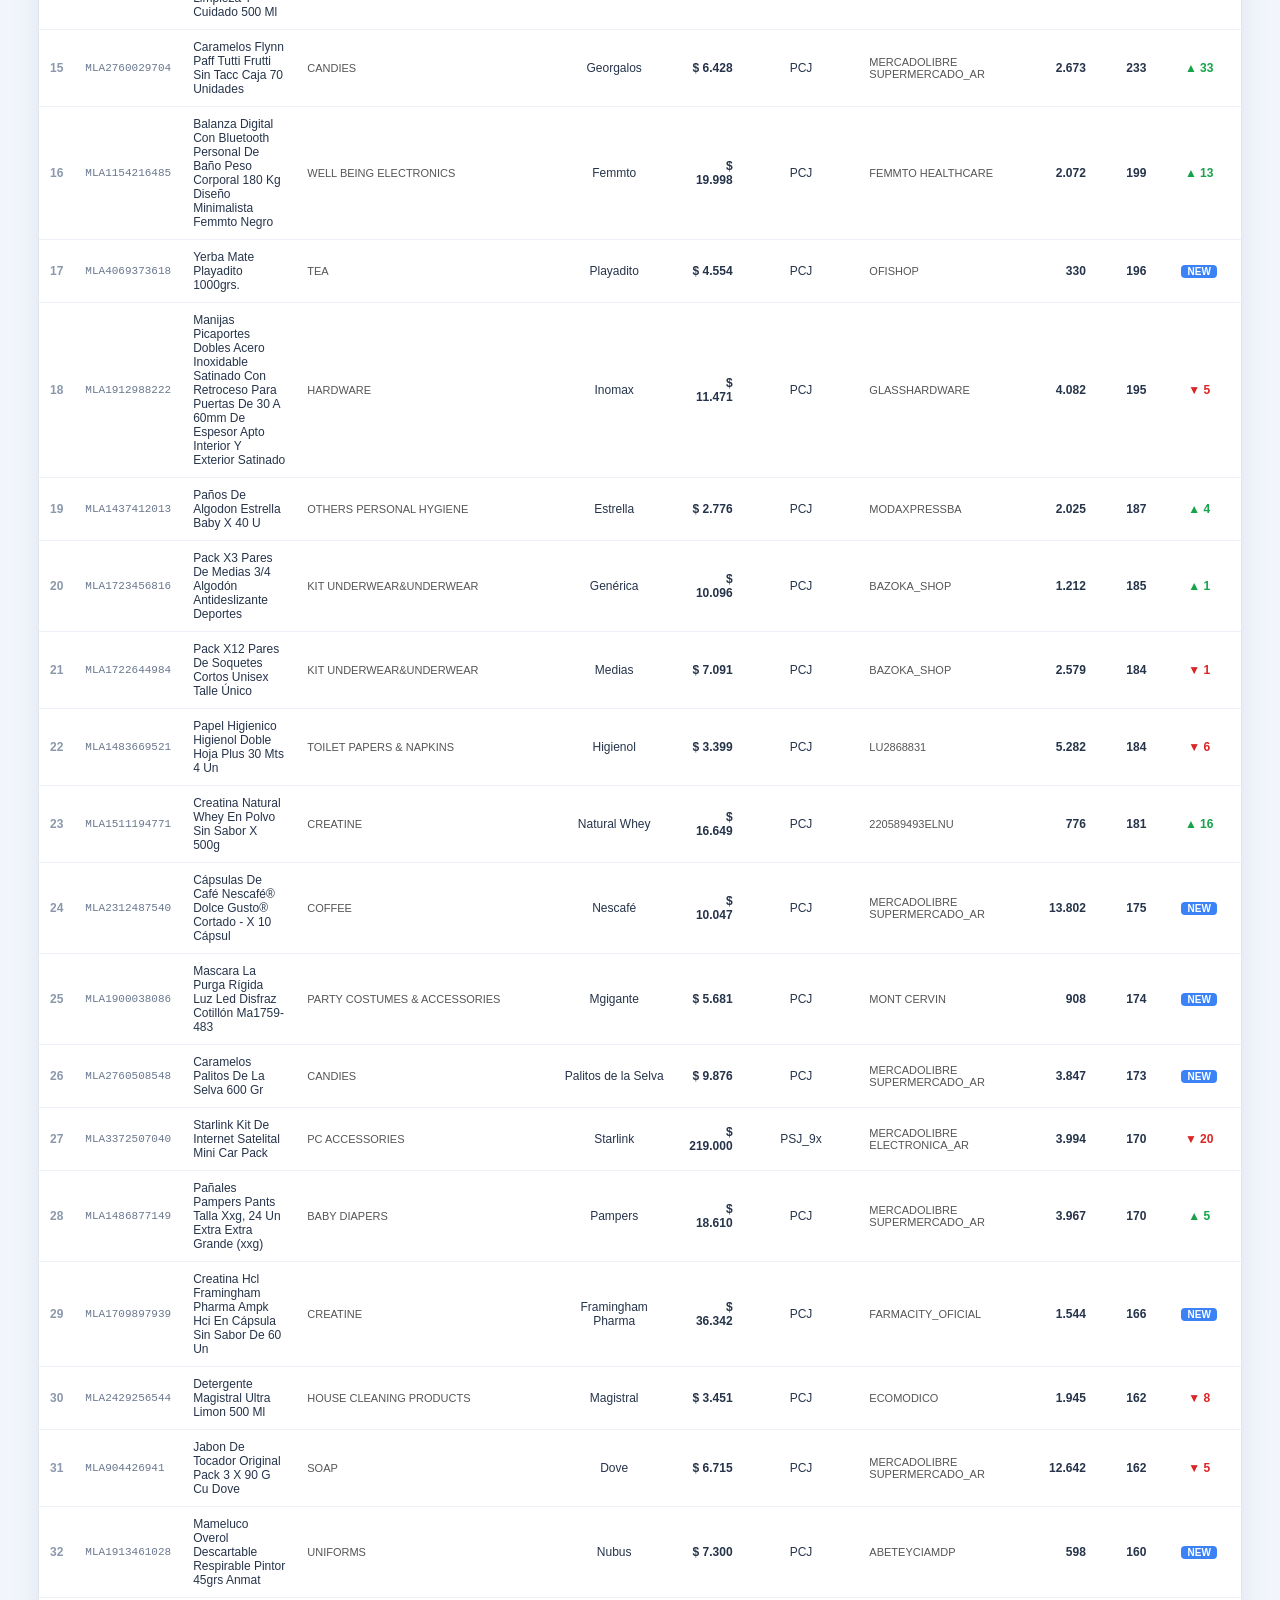
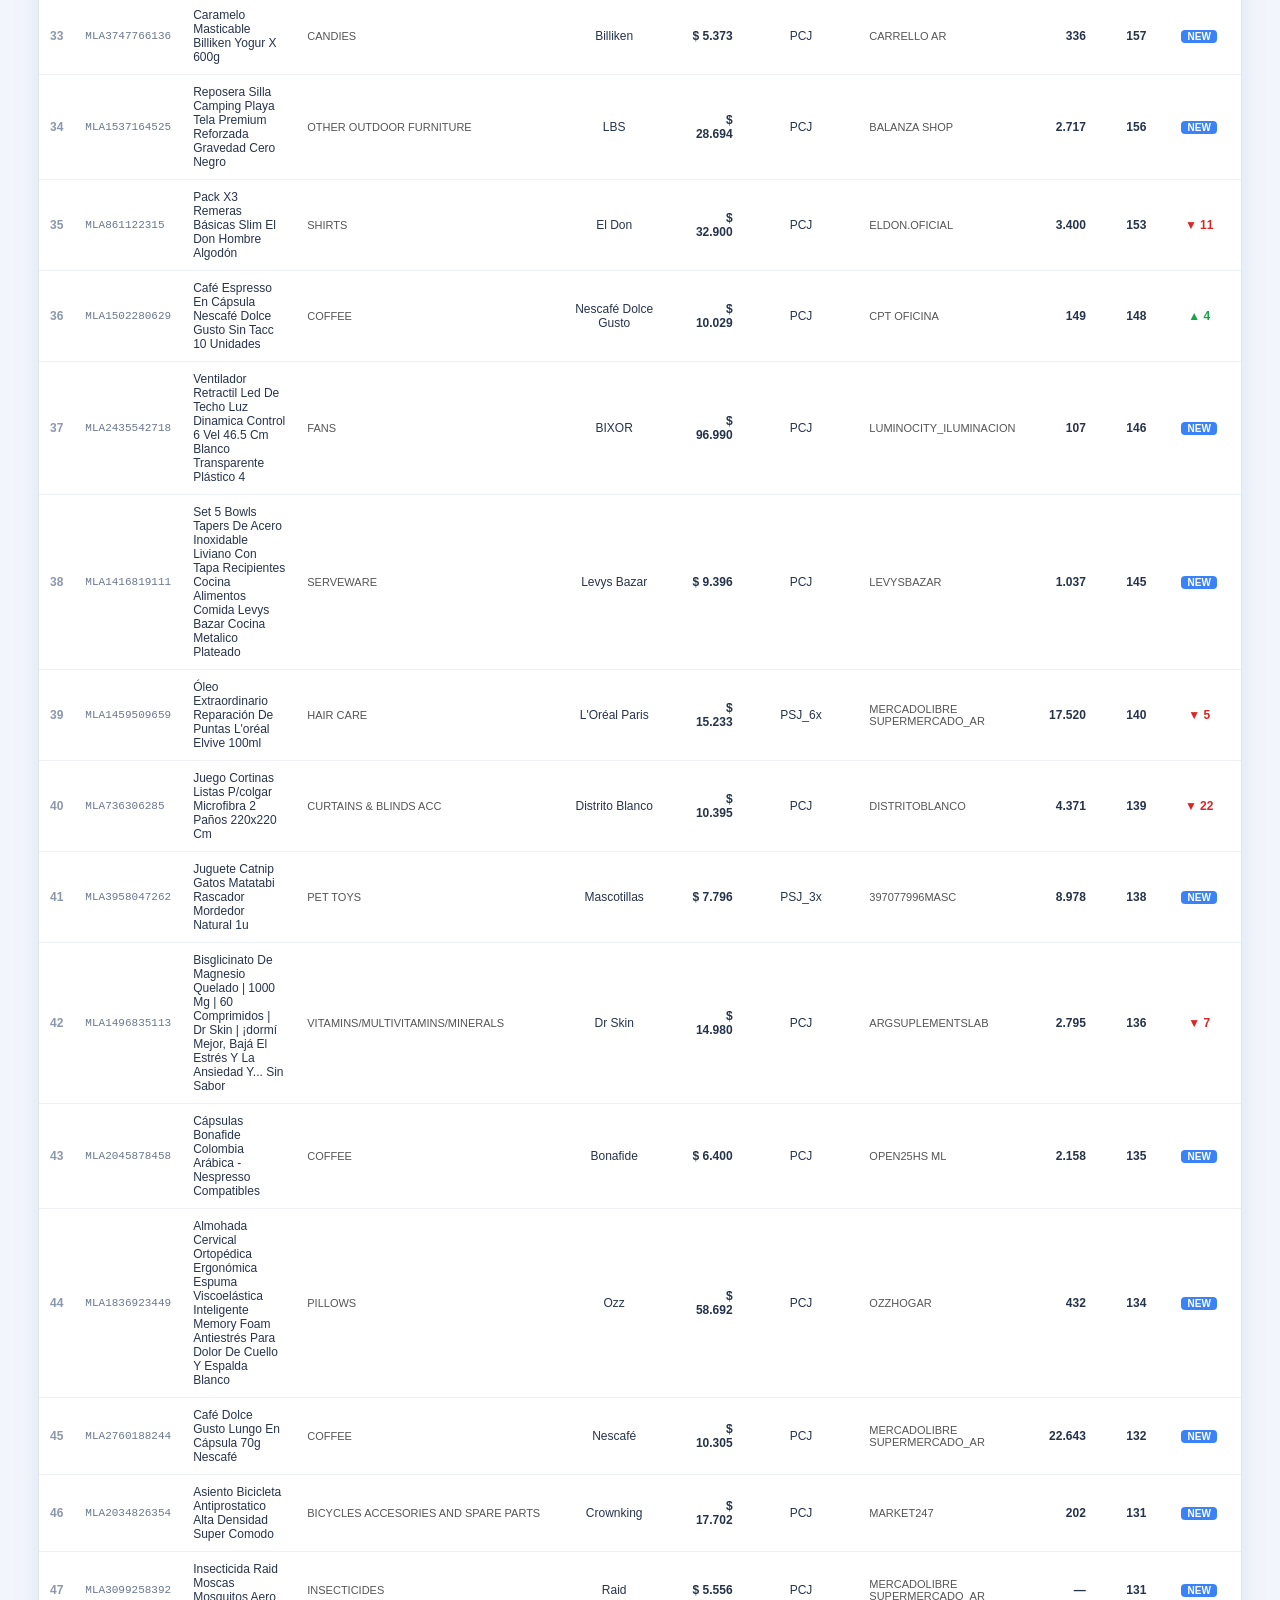
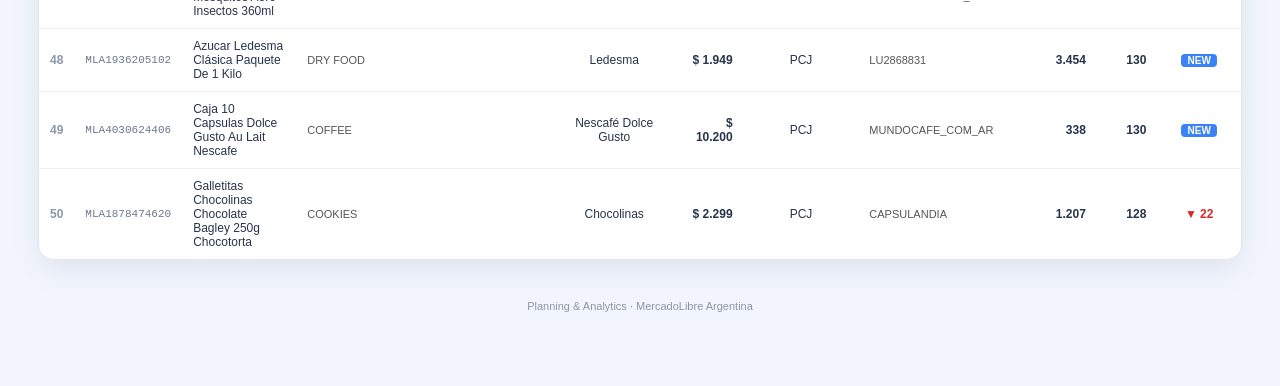
==== commit 5bf62522: "Keep event metric headers consistent for empty and future days" ====
--- a/preview.html
+++ b/preview.html
@@ -12,8 +12,8 @@
     if (!response.ok) throw new Error('No se pudo cargar el ranking');
     let html = await response.text();
     if (!html.includes('class="cat-tabs"') || !html.includes('</body>')) throw new Error('El formato del ranking cambió');
-    html = html.replace('</head>', '<link rel="stylesheet" href="theme-preview.css?v=20261030-4"></head>');
-    html = html.replace('</body>', '<script src="theme-preview.js?v=20261030-4"><\/script><script src="ranking-comparison.js?v=20261030-4"><\/script><script src="cyber-preview.js?v=20261030-4"><\/script><script src="refresh-preview.js?v=20261030-4"><\/script></body>');
+    html = html.replace('</head>', '<link rel="stylesheet" href="theme-preview.css?v=20261030-5"></head>');
+    html = html.replace('</body>', '<script src="theme-preview.js?v=20261030-5"><\/script><script src="ranking-comparison.js?v=20261030-5"><\/script><script src="cyber-preview.js?v=20261030-5"><\/script><script src="refresh-preview.js?v=20261030-5"><\/script></body>');
     document.open(); document.write(html); document.close();
   } catch (error) {
     document.getElementById('message').textContent = error.message;
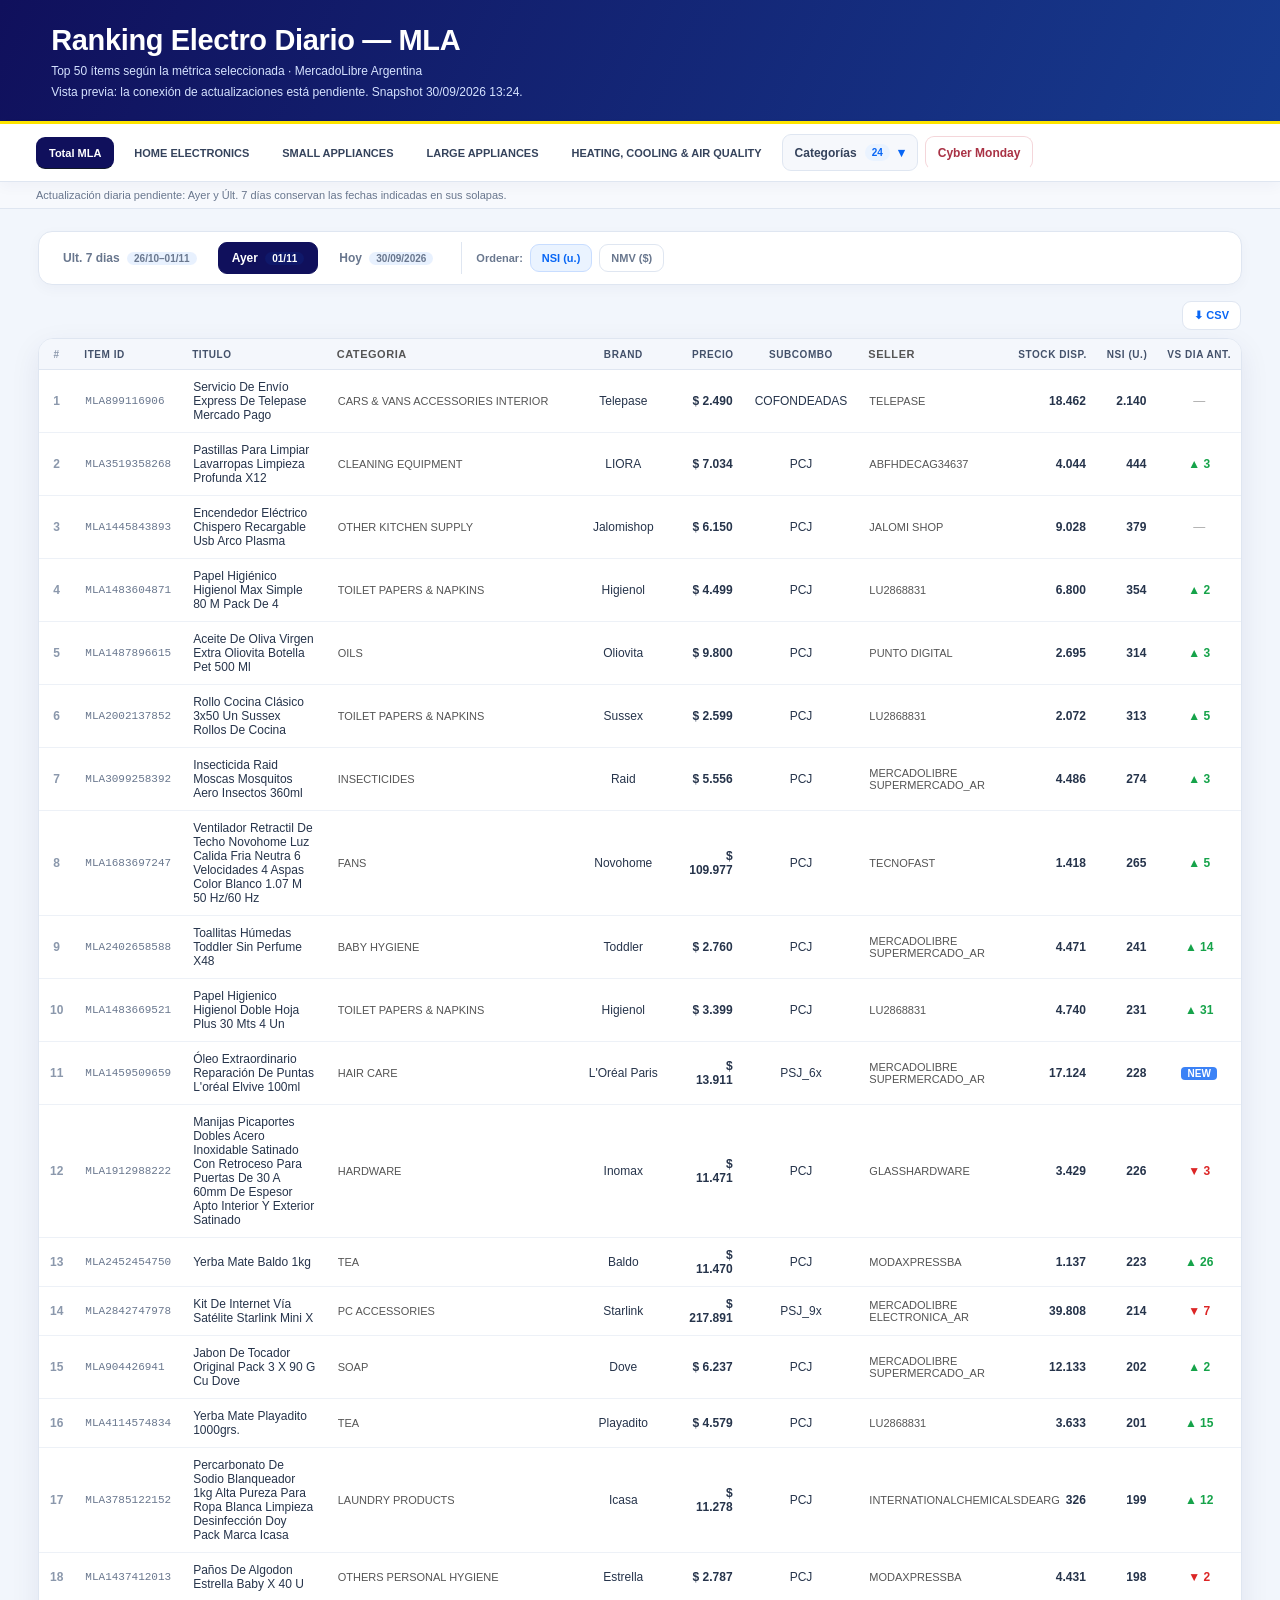
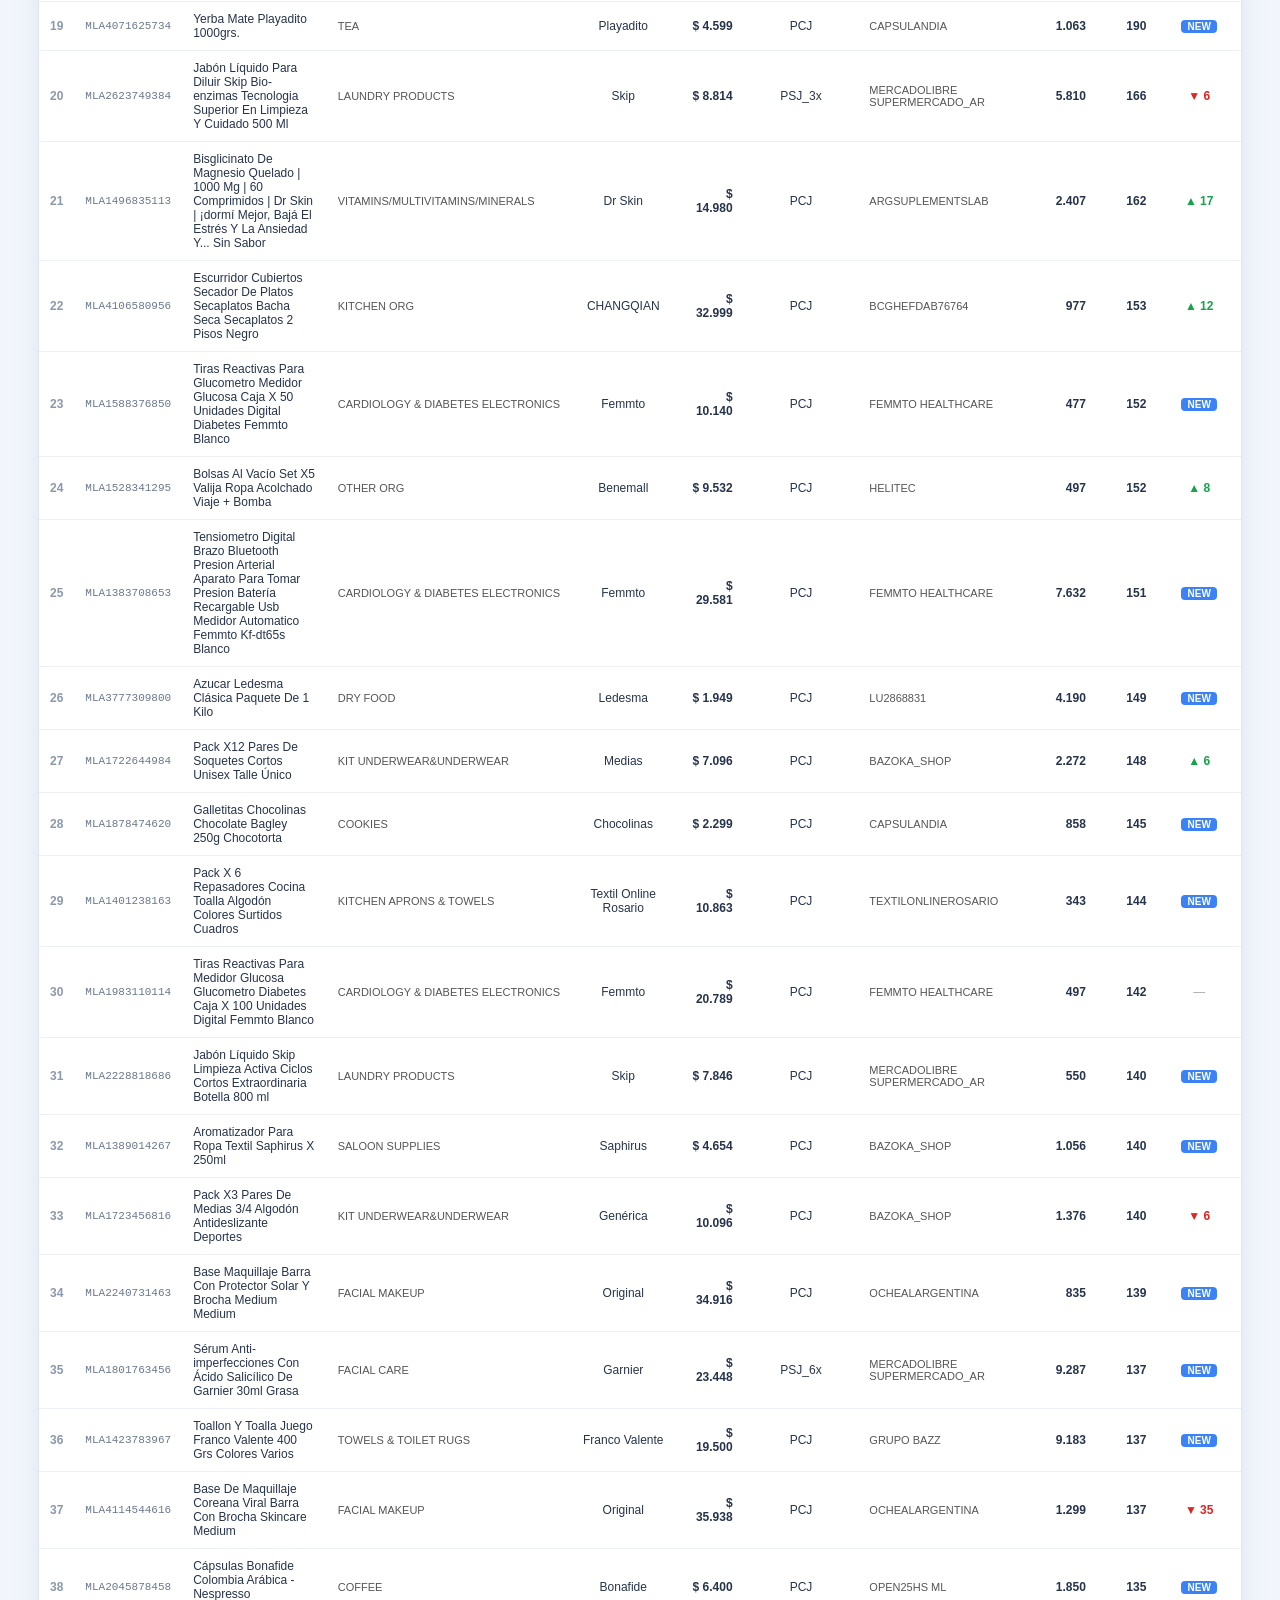
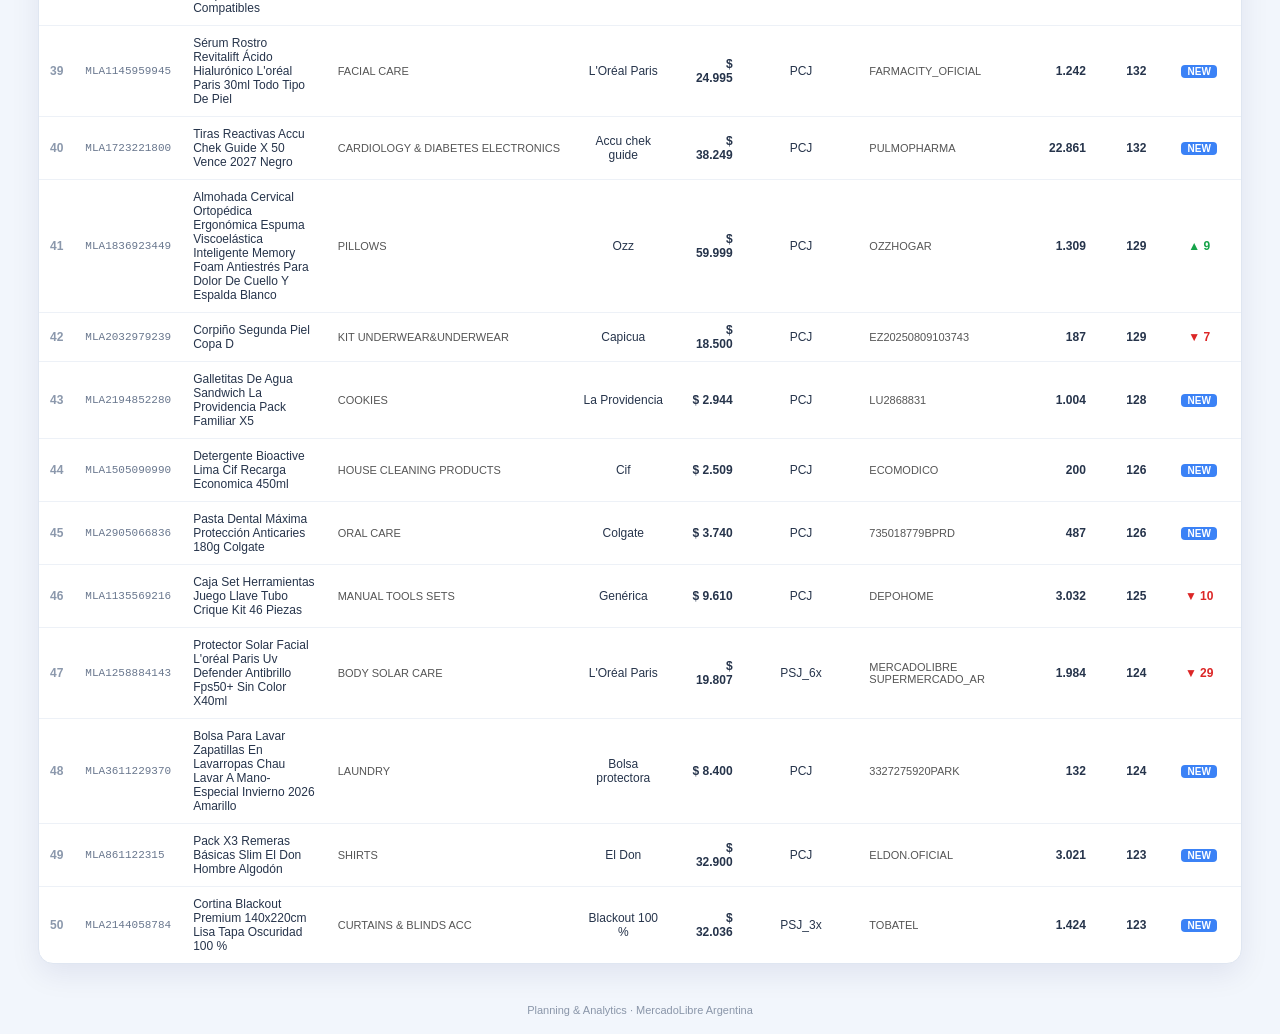
==== commit 5e1506b4: "Fix NMV Top 50 selection across full item universe" ====
--- a/preview.html
+++ b/preview.html
@@ -12,8 +12,8 @@
     if (!response.ok) throw new Error('No se pudo cargar el ranking');
     let html = await response.text();
     if (!html.includes('class="cat-tabs"') || !html.includes('</body>')) throw new Error('El formato del ranking cambió');
-    html = html.replace('</head>', '<link rel="stylesheet" href="theme-preview.css?v=20261030-5"></head>');
-    html = html.replace('</body>', '<script src="theme-preview.js?v=20261030-5"><\/script><script src="ranking-comparison.js?v=20261030-5"><\/script><script src="cyber-preview.js?v=20261030-5"><\/script><script src="refresh-preview.js?v=20261030-5"><\/script></body>');
+    html = html.replace('</head>', '<link rel="stylesheet" href="theme-preview.css?v=20261102-1"></head>');
+    html = html.replace('</body>', '<script src="theme-preview.js?v=20261102-1"><\/script><script src="ranking-comparison.js?v=20261102-1"><\/script><script src="cyber-preview.js?v=20261102-1"><\/script><script src="refresh-preview.js?v=20261102-1"><\/script></body>');
     document.open(); document.write(html); document.close();
   } catch (error) {
     document.getElementById('message').textContent = error.message;
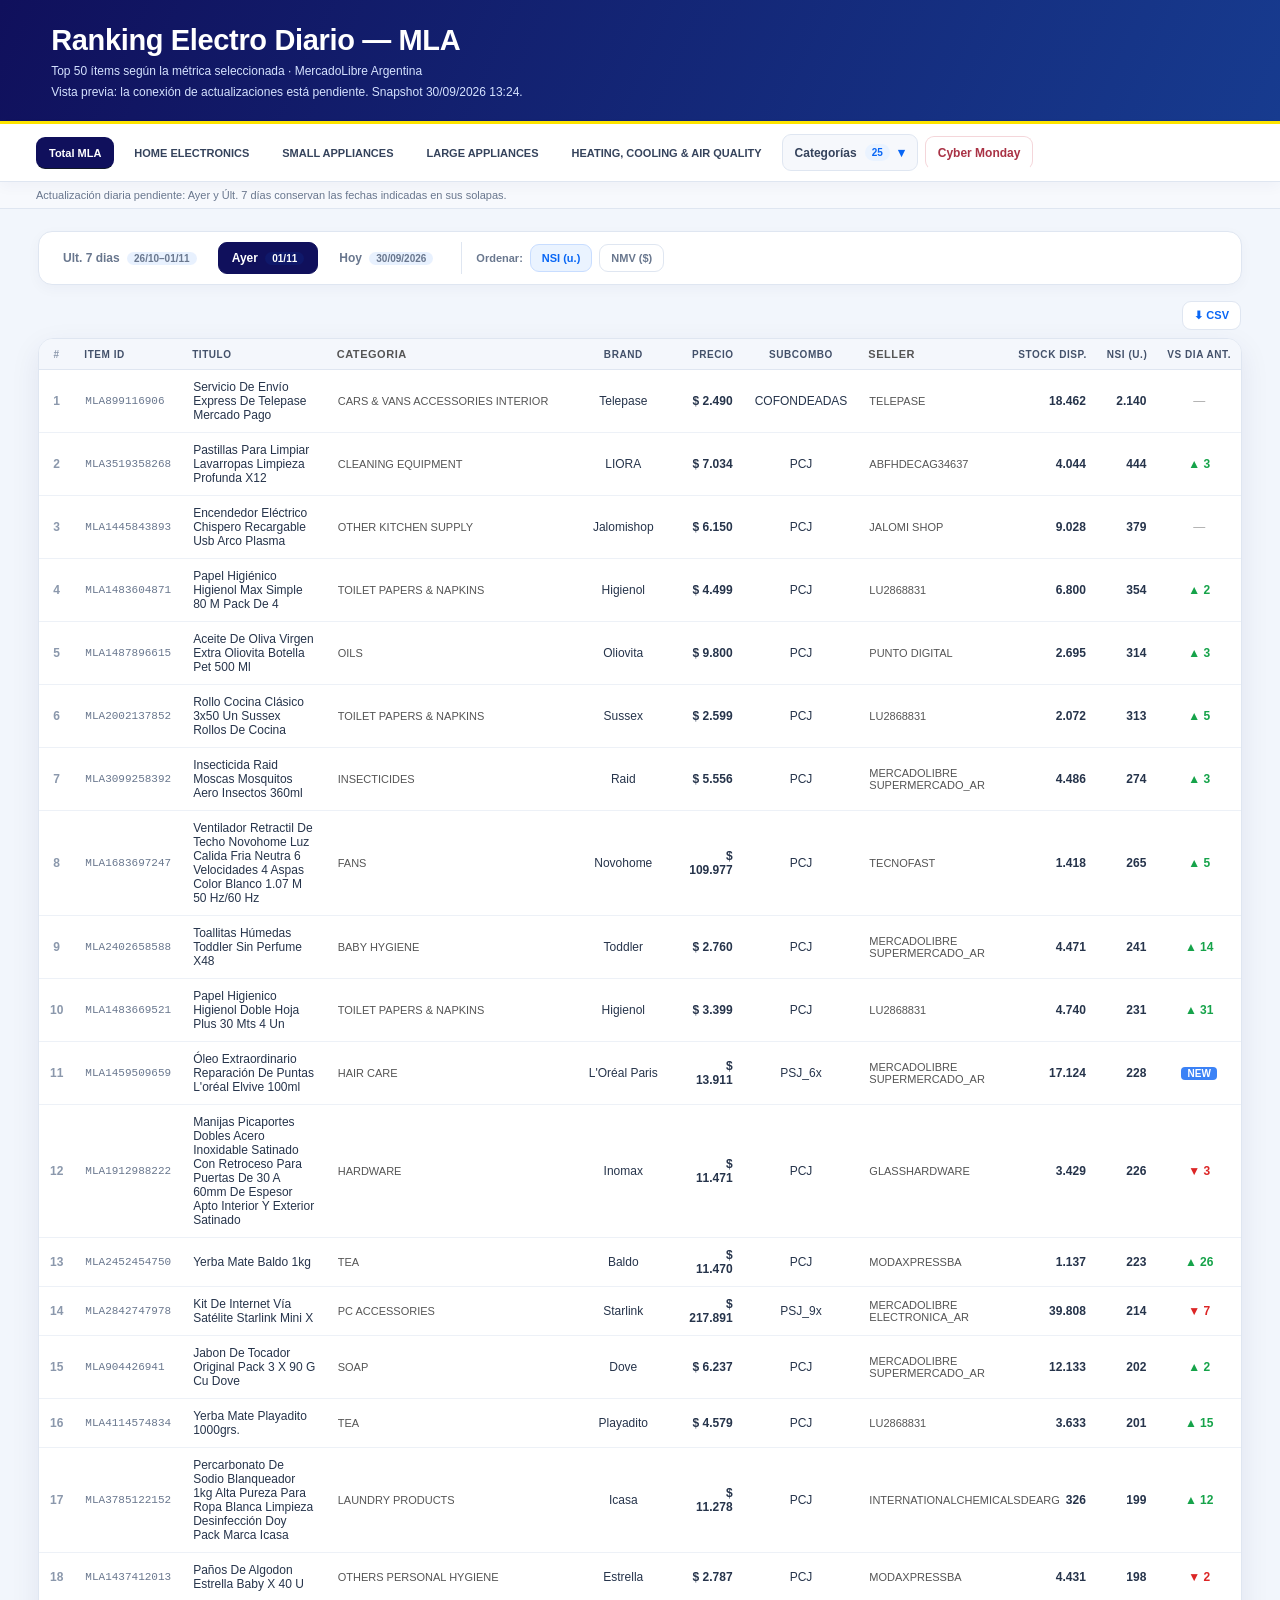
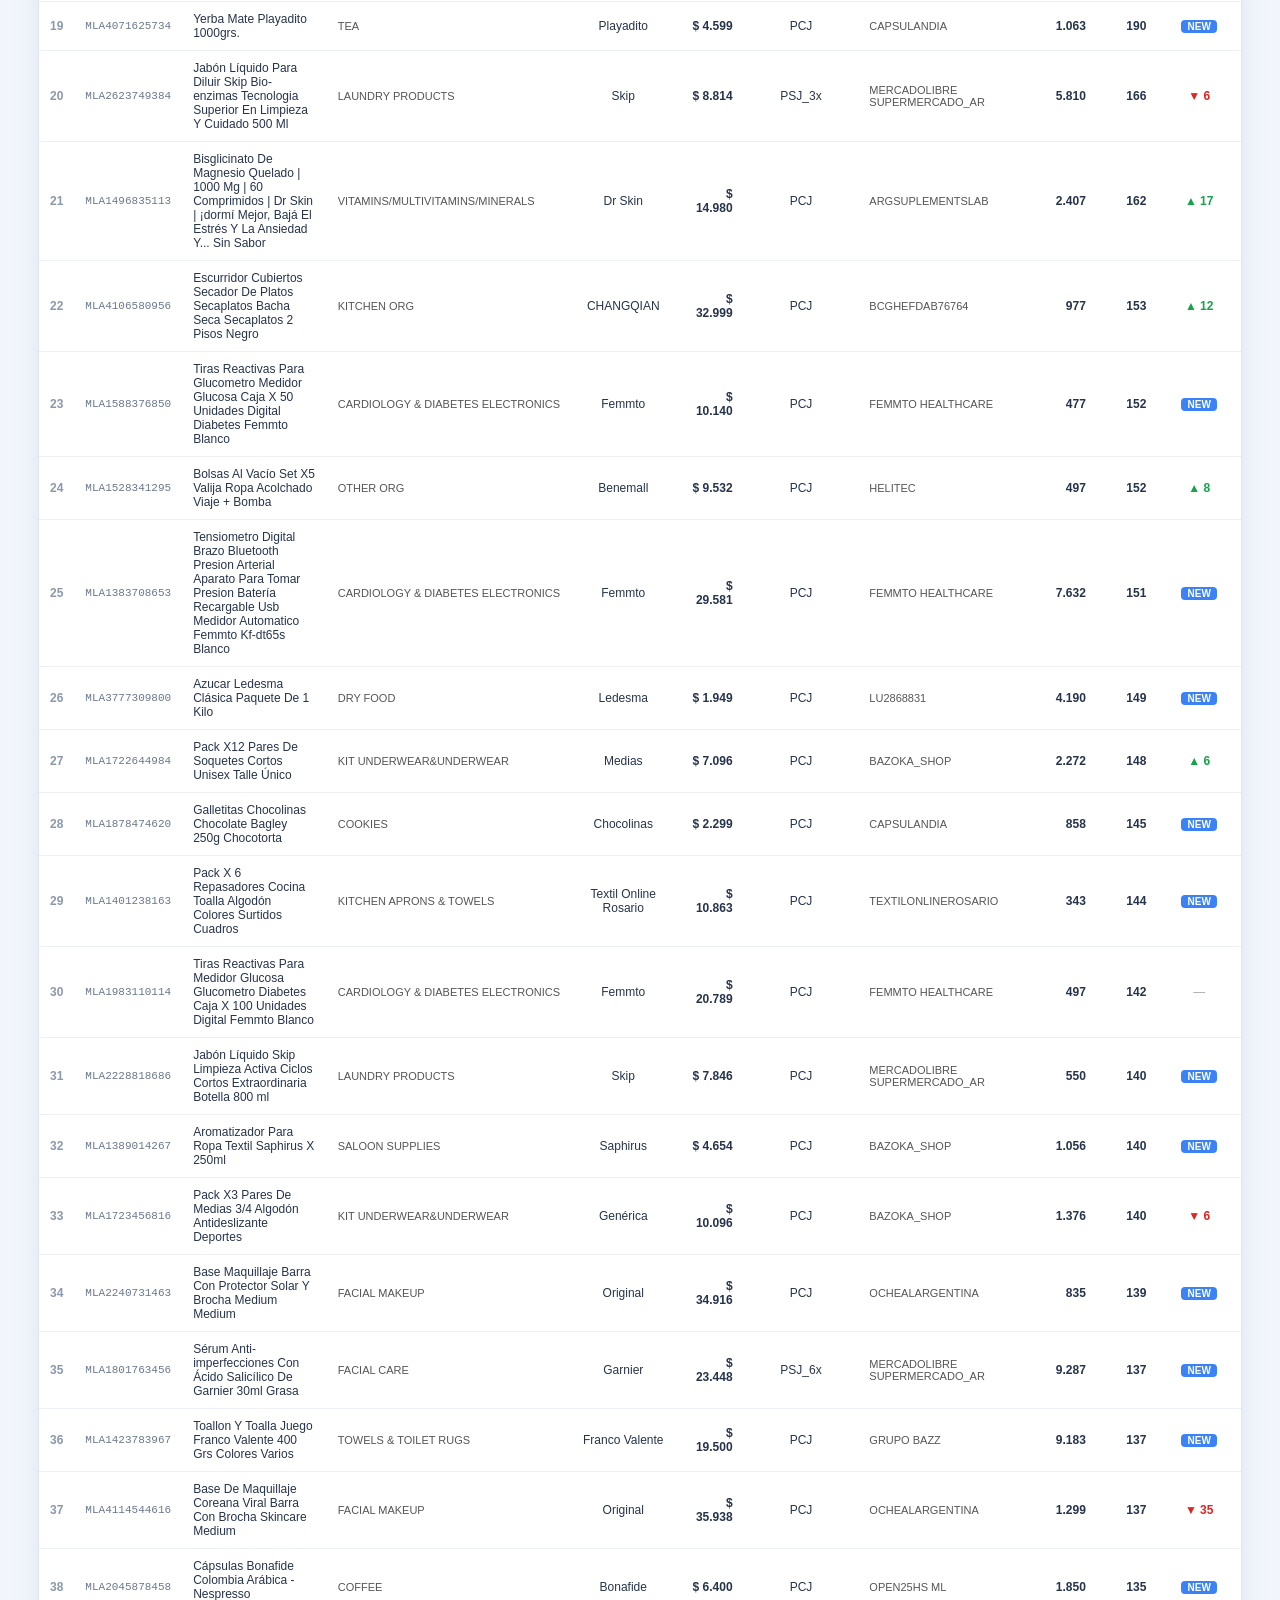
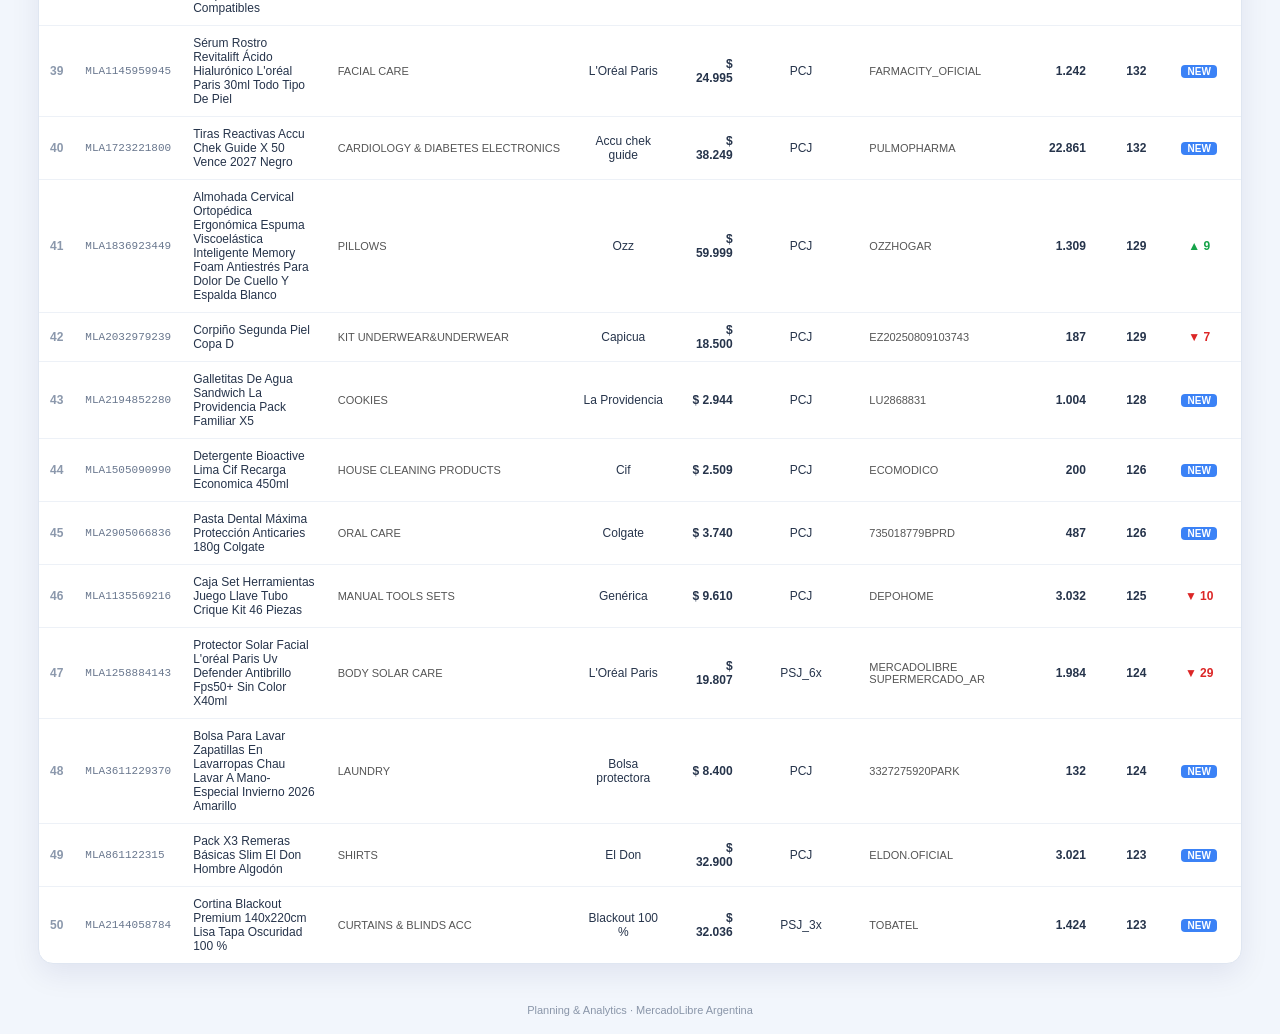
==== commit 9079f746: "Add Monitores category across daily, intraday and Cyber Monday views" ====
--- a/preview.html
+++ b/preview.html
@@ -12,8 +12,8 @@
     if (!response.ok) throw new Error('No se pudo cargar el ranking');
     let html = await response.text();
     if (!html.includes('class="cat-tabs"') || !html.includes('</body>')) throw new Error('El formato del ranking cambió');
-    html = html.replace('</head>', '<link rel="stylesheet" href="theme-preview.css?v=20261102-1"></head>');
-    html = html.replace('</body>', '<script src="theme-preview.js?v=20261102-1"><\/script><script src="ranking-comparison.js?v=20261102-1"><\/script><script src="cyber-preview.js?v=20261102-1"><\/script><script src="refresh-preview.js?v=20261102-1"><\/script></body>');
+    html = html.replace('</head>', '<link rel="stylesheet" href="theme-preview.css?v=20261102-2"></head>');
+    html = html.replace('</body>', '<script src="theme-preview.js?v=20261102-2"><\/script><script src="ranking-comparison.js?v=20261102-2"><\/script><script src="cyber-preview.js?v=20261102-2"><\/script><script src="refresh-preview.js?v=20261102-2"><\/script></body>');
     document.open(); document.write(html); document.close();
   } catch (error) {
     document.getElementById('message').textContent = error.message;
